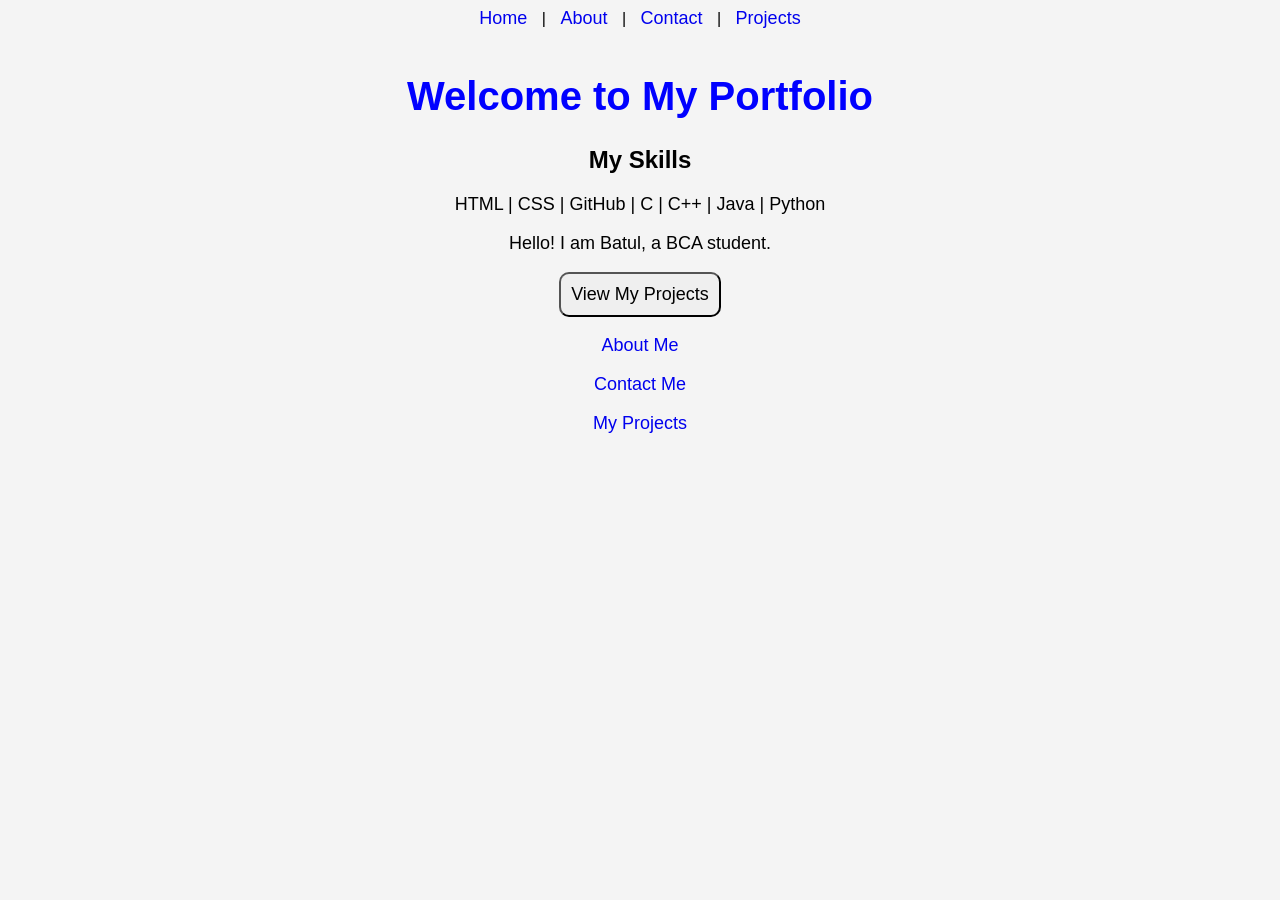
==== index.html @ aac444b2 "Add Skills Section" ====
<!DOCTYPE html>
<html>
<head>
    <title>Batul's Portfolio</title>
    <link rel="stylesheet" href="style.css">
</head>
<body>
    <a href="index.html">Home</a> |
<a href="about.html">About</a> |
<a href="contact.html">Contact</a> |
<a href="projects.html">Projects</a>

<br><br>
    <h1>Welcome to My Portfolio</h1>
    <h2>My Skills</h2>

<p>HTML | CSS | GitHub | C | C++ | Java | Python</p>
    <p>Hello! I am Batul, a BCA student.</p>
    <button>View My Projects</button>
    <br><br>
<a href="about.html">About Me</a>
    <br><br>
<a href="contact.html">Contact Me</a>
    <br><br>
<a href="projects.html">My Projects</a>
</body>
</html>
---- style.css ----
body{
    font-family: Arial;
    text-align: center;
}

h1{
    color: blue;
    font-size: 40px;
}

p{
    font-size: 18px;
}
button{
    font-size: 18px;
    padding: 10px;
    border-radius: 10px;
} 
a{
    text-decoration: none;
    margin: 10px;
    font-size: 18px;
}
body{
    font-family: Arial;
    text-align: center;
    background-color: #f4f4f4;
}
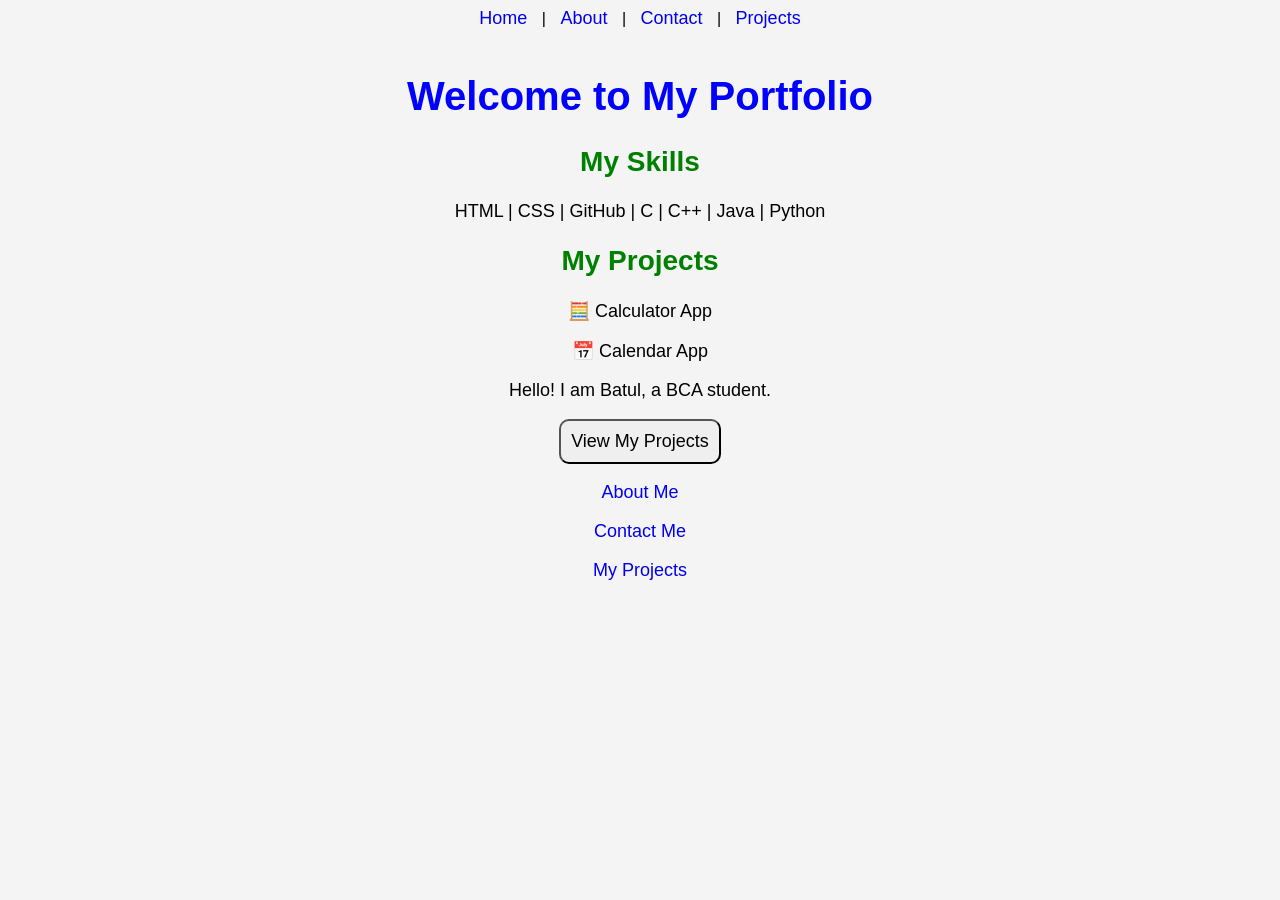
==== commit beba4ad7: "Add Projects Section" ====
--- a/index.html
+++ b/index.html
@@ -15,6 +15,10 @@
     <h2>My Skills</h2>
 
 <p>HTML | CSS | GitHub | C | C++ | Java | Python</p>
+    <h2>My Projects</h2>
+
+<p>🧮 Calculator App</p>
+<p>📅 Calendar App</p>
     <p>Hello! I am Batul, a BCA student.</p>
     <button>View My Projects</button>
     <br><br>
--- a/style.css
+++ b/style.css
@@ -26,3 +26,7 @@
     text-align: center;
     background-color: #f4f4f4;
 }
+h2{
+    color: green;
+    font-size: 28px;
+}
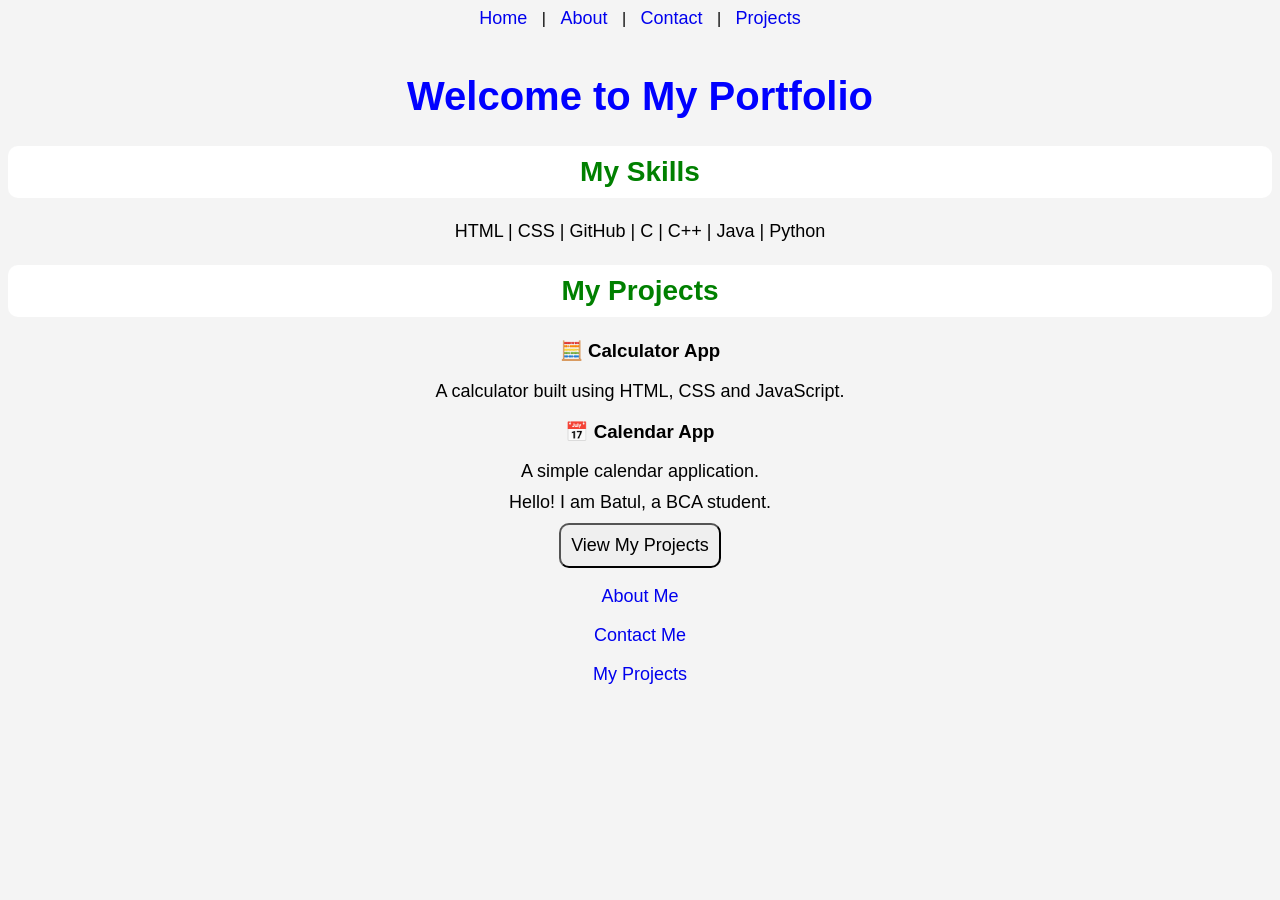
==== commit 146a5dd0: "Create Project Cards Added project descriptions for Calculator and Calendar apps." ====
--- a/index.html
+++ b/index.html
@@ -17,8 +17,15 @@
 <p>HTML | CSS | GitHub | C | C++ | Java | Python</p>
     <h2>My Projects</h2>
 
-<p>🧮 Calculator App</p>
-<p>📅 Calendar App</p>
+<div>
+    <h3>🧮 Calculator App</h3>
+    <p>A calculator built using HTML, CSS and JavaScript.</p>
+</div>
+
+<div>
+    <h3>📅 Calendar App</h3>
+    <p>A simple calendar application.</p>
+</div>
     <p>Hello! I am Batul, a BCA student.</p>
     <button>View My Projects</button>
     <br><br>
--- a/style.css
+++ b/style.css
@@ -30,3 +30,12 @@
     color: green;
     font-size: 28px;
 }
+p{
+    font-size: 18px;
+    margin: 10px;
+}
+h2{
+    background-color: white;
+    padding: 10px;
+    border-radius: 10px;
+}
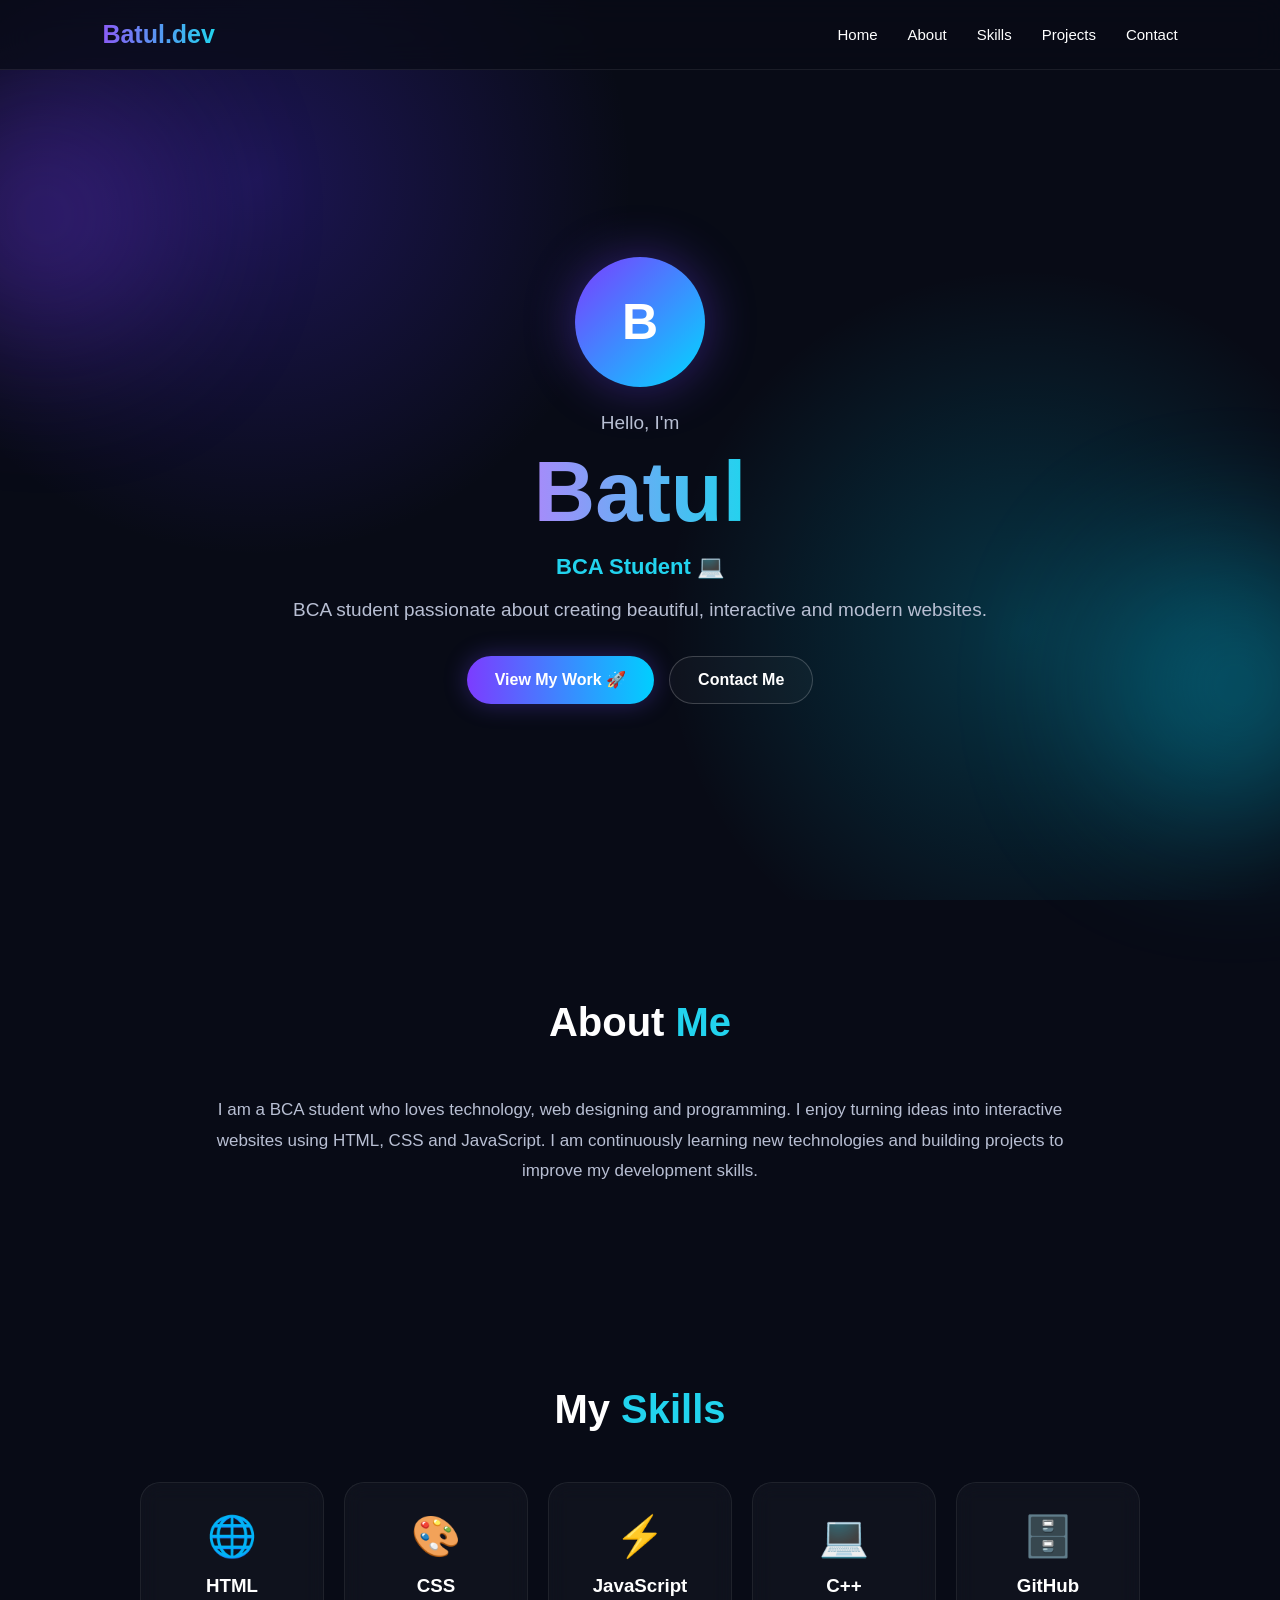
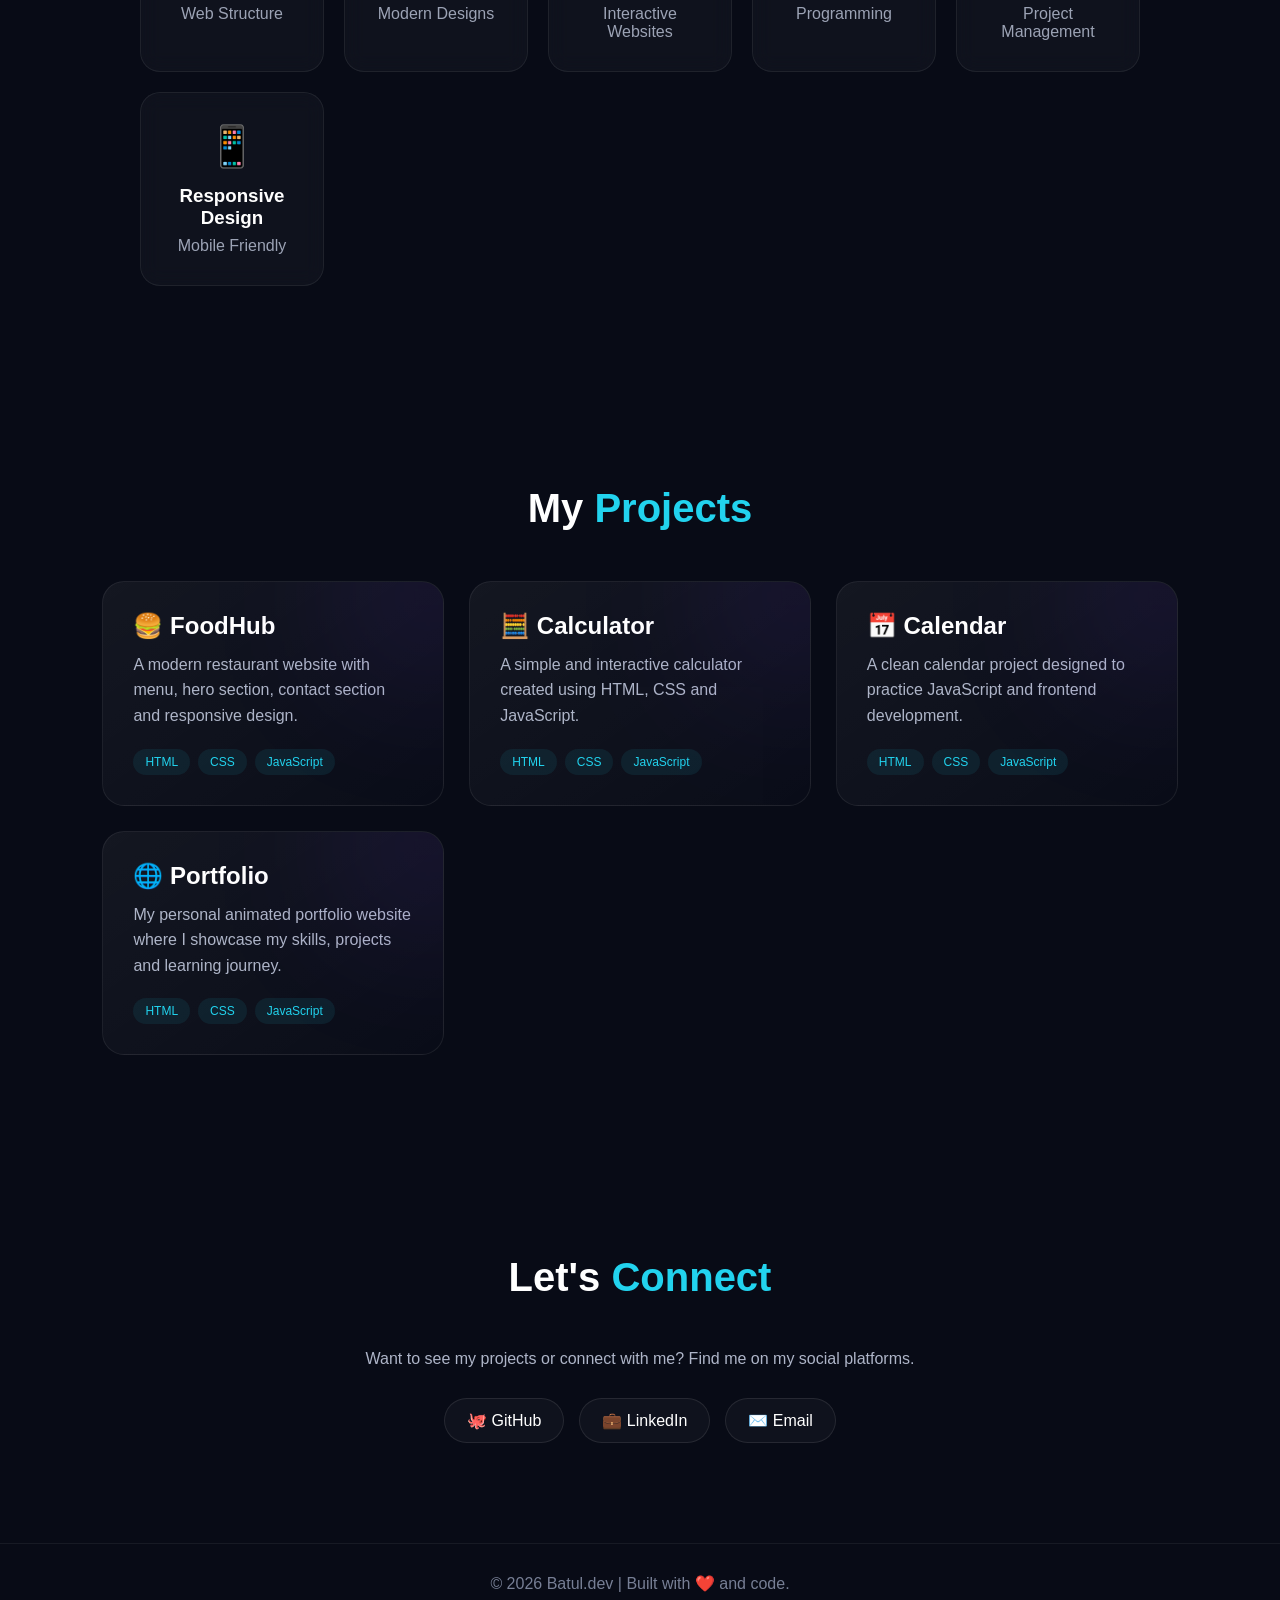
==== commit a5cd09da: "Revamp portfolio layout and styles Updated HTML structure and added styling for a portfolio website." ====
--- a/index.html
+++ b/index.html
@@ -1,38 +1,775 @@
 <!DOCTYPE html>
-<html>
+<html lang="en">
 <head>
-    <title>Batul's Portfolio</title>
-    <link rel="stylesheet" href="style.css">
+    <meta charset="UTF-8">
+    <meta name="viewport" content="width=device-width, initial-scale=1.0">
+
+    <title>Batul | BCA Student & Web Developer</title>
+
+    <style>
+        * {
+            margin: 0;
+            padding: 0;
+            box-sizing: border-box;
+            scroll-behavior: smooth;
+        }
+
+        body {
+            font-family: Arial, sans-serif;
+            background: #080b16;
+            color: white;
+            overflow-x: hidden;
+        }
+
+        /* BACKGROUND */
+        .background {
+            position: fixed;
+            inset: 0;
+            z-index: -2;
+            background:
+                radial-gradient(circle at 20% 20%, #5533ff44, transparent 30%),
+                radial-gradient(circle at 80% 70%, #00d9ff33, transparent 30%),
+                #080b16;
+        }
+
+        .blob {
+            position: fixed;
+            width: 250px;
+            height: 250px;
+            border-radius: 50%;
+            filter: blur(80px);
+            opacity: .35;
+            animation: move 10s infinite alternate ease-in-out;
+            z-index: -1;
+        }
+
+        .blob1 {
+            background: #7c3cff;
+            top: 10%;
+            left: -80px;
+        }
+
+        .blob2 {
+            background: #00d9ff;
+            bottom: 10%;
+            right: -80px;
+            animation-delay: 2s;
+        }
+
+        @keyframes move {
+            from {
+                transform: translate(0, 0);
+            }
+            to {
+                transform: translate(120px, 80px);
+            }
+        }
+
+        /* NAVBAR */
+        nav {
+            position: fixed;
+            top: 0;
+            width: 100%;
+            padding: 20px 8%;
+            display: flex;
+            justify-content: space-between;
+            align-items: center;
+            background: rgba(8, 11, 22, .75);
+            backdrop-filter: blur(15px);
+            z-index: 1000;
+            border-bottom: 1px solid rgba(255,255,255,.08);
+        }
+
+        .logo {
+            font-size: 25px;
+            font-weight: bold;
+            background: linear-gradient(90deg,#8b5cf6,#22d3ee);
+            -webkit-background-clip: text;
+            color: transparent;
+        }
+
+        nav ul {
+            display: flex;
+            gap: 30px;
+            list-style: none;
+        }
+
+        nav a {
+            color: white;
+            text-decoration: none;
+            font-size: 15px;
+            transition: .3s;
+        }
+
+        nav a:hover {
+            color: #22d3ee;
+        }
+
+        /* HERO */
+        .hero {
+            min-height: 100vh;
+            display: flex;
+            justify-content: center;
+            align-items: center;
+            text-align: center;
+            padding: 120px 20px 60px;
+        }
+
+        .hero-content {
+            max-width: 850px;
+        }
+
+        .profile {
+            width: 130px;
+            height: 130px;
+            border-radius: 50%;
+            margin: auto auto 25px;
+            display: flex;
+            align-items: center;
+            justify-content: center;
+            font-size: 50px;
+            font-weight: bold;
+            background: linear-gradient(135deg,#7c3cff,#00d9ff);
+            box-shadow: 0 0 50px #7040ff66;
+            animation: float 3s infinite ease-in-out;
+        }
+
+        @keyframes float {
+            50% {
+                transform: translateY(-15px);
+            }
+        }
+
+        .hero h1 {
+            font-size: clamp(45px, 8vw, 85px);
+            line-height: 1;
+            margin-bottom: 20px;
+        }
+
+        .gradient {
+            background: linear-gradient(90deg,#a78bfa,#22d3ee,#a78bfa);
+            background-size: 200%;
+            -webkit-background-clip: text;
+            color: transparent;
+            animation: gradient 4s infinite linear;
+        }
+
+        @keyframes gradient {
+            to {
+                background-position: 200%;
+            }
+        }
+
+        .hero p {
+            color: #b8bfd3;
+            font-size: 19px;
+            margin: 15px auto;
+        }
+
+        .typing {
+            color: #22d3ee;
+            font-weight: bold;
+            font-size: 22px;
+            min-height: 30px;
+        }
+
+        .buttons {
+            margin-top: 35px;
+            display: flex;
+            justify-content: center;
+            gap: 15px;
+            flex-wrap: wrap;
+        }
+
+        .btn {
+            padding: 14px 28px;
+            border-radius: 30px;
+            text-decoration: none;
+            font-weight: bold;
+            transition: .3s;
+        }
+
+        .primary {
+            background: linear-gradient(90deg,#7c3cff,#00cfff);
+            color: white;
+            box-shadow: 0 0 25px #6c4cff55;
+        }
+
+        .secondary {
+            border: 1px solid #ffffff33;
+            color: white;
+            background: #ffffff08;
+        }
+
+        .btn:hover {
+            transform: translateY(-5px);
+        }
+
+        /* SECTIONS */
+        section {
+            padding: 100px 8%;
+        }
+
+        .section-title {
+            text-align: center;
+            font-size: 40px;
+            margin-bottom: 50px;
+        }
+
+        .section-title span {
+            color: #22d3ee;
+        }
+
+        /* ABOUT */
+        .about {
+            max-width: 900px;
+            margin: auto;
+            text-align: center;
+        }
+
+        .about p {
+            color: #b8bfd3;
+            line-height: 1.8;
+            font-size: 17px;
+        }
+
+        /* SKILLS */
+        .skills {
+            display: grid;
+            grid-template-columns: repeat(auto-fit,minmax(180px,1fr));
+            gap: 20px;
+            max-width: 1000px;
+            margin: auto;
+        }
+
+        .skill {
+            padding: 30px 20px;
+            text-align: center;
+            border: 1px solid #ffffff12;
+            border-radius: 20px;
+            background: #ffffff08;
+            backdrop-filter: blur(10px);
+            transition: .4s;
+        }
+
+        .skill:hover {
+            transform: translateY(-10px) scale(1.03);
+            border-color: #22d3ee66;
+            box-shadow: 0 15px 40px #0005;
+        }
+
+        .skill-icon {
+            font-size: 40px;
+            margin-bottom: 15px;
+        }
+
+        .skill h3 {
+            margin-bottom: 8px;
+        }
+
+        .skill p {
+            color: #9ca3b5;
+        }
+
+        /* PROJECTS */
+        .projects {
+            display: grid;
+            grid-template-columns: repeat(auto-fit,minmax(270px,1fr));
+            gap: 25px;
+            max-width: 1100px;
+            margin: auto;
+        }
+
+        .project {
+            position: relative;
+            padding: 30px;
+            border-radius: 22px;
+            background: linear-gradient(145deg,#ffffff0d,#ffffff03);
+            border: 1px solid #ffffff12;
+            overflow: hidden;
+            transition: .4s;
+        }
+
+        .project::before {
+            content: "";
+            position: absolute;
+            width: 150px;
+            height: 150px;
+            background: #7c3cff;
+            filter: blur(80px);
+            opacity: .15;
+            right: -60px;
+            top: -60px;
+        }
+
+        .project:hover {
+            transform: translateY(-12px);
+            border-color: #8b5cf666;
+        }
+
+        .project h3 {
+            font-size: 24px;
+            margin-bottom: 12px;
+        }
+
+        .project p {
+            color: #aeb5c8;
+            line-height: 1.6;
+            margin-bottom: 20px;
+        }
+
+        .tags {
+            display: flex;
+            flex-wrap: wrap;
+            gap: 8px;
+        }
+
+        .tag {
+            background: #22d3ee15;
+            color: #22d3ee;
+            padding: 6px 12px;
+            border-radius: 20px;
+            font-size: 12px;
+        }
+
+        /* CONTACT */
+        .contact {
+            text-align: center;
+            max-width: 700px;
+            margin: auto;
+        }
+
+        .contact p {
+            color: #aeb5c8;
+            margin-bottom: 30px;
+        }
+
+        .socials {
+            display: flex;
+            justify-content: center;
+            gap: 15px;
+            flex-wrap: wrap;
+        }
+
+        .social {
+            padding: 12px 22px;
+            border: 1px solid #ffffff18;
+            border-radius: 25px;
+            color: white;
+            text-decoration: none;
+            background: #ffffff08;
+            transition: .3s;
+        }
+
+        .social:hover {
+            background: #22d3ee22;
+            transform: translateY(-4px);
+        }
+
+        /* FOOTER */
+        footer {
+            text-align: center;
+            padding: 30px;
+            border-top: 1px solid #ffffff10;
+            color: #777f95;
+        }
+
+        /* SCROLL ANIMATION */
+        .reveal {
+            opacity: 0;
+            transform: translateY(50px);
+            transition: 1s;
+        }
+
+        .reveal.active {
+            opacity: 1;
+            transform: translateY(0);
+        }
+
+        /* MOBILE */
+        @media(max-width:700px) {
+
+            nav {
+                padding: 18px 5%;
+            }
+
+            nav ul {
+                gap: 12px;
+            }
+
+            nav a {
+                font-size: 12px;
+            }
+
+            .hero h1 {
+                font-size: 50px;
+            }
+
+            section {
+                padding: 80px 5%;
+            }
+
+            .section-title {
+                font-size: 32px;
+            }
+        }
+    </style>
 </head>
+
 <body>
-    <a href="index.html">Home</a> |
-<a href="about.html">About</a> |
-<a href="contact.html">Contact</a> |
-<a href="projects.html">Projects</a>
-
-<br><br>
-    <h1>Welcome to My Portfolio</h1>
-    <h2>My Skills</h2>
-
-<p>HTML | CSS | GitHub | C | C++ | Java | Python</p>
-    <h2>My Projects</h2>
-
-<div>
-    <h3>🧮 Calculator App</h3>
-    <p>A calculator built using HTML, CSS and JavaScript.</p>
-</div>
-
-<div>
-    <h3>📅 Calendar App</h3>
-    <p>A simple calendar application.</p>
-</div>
-    <p>Hello! I am Batul, a BCA student.</p>
-    <button>View My Projects</button>
-    <br><br>
-<a href="about.html">About Me</a>
-    <br><br>
-<a href="contact.html">Contact Me</a>
-    <br><br>
-<a href="projects.html">My Projects</a>
+
+<div class="background"></div>
+<div class="blob blob1"></div>
+<div class="blob blob2"></div>
+
+<!-- NAVBAR -->
+<nav>
+    <div class="logo">Batul.dev</div>
+
+    <ul>
+        <li><a href="#home">Home</a></li>
+        <li><a href="#about">About</a></li>
+        <li><a href="#skills">Skills</a></li>
+        <li><a href="#projects">Projects</a></li>
+        <li><a href="#contact">Contact</a></li>
+    </ul>
+</nav>
+
+
+<!-- HERO -->
+<section class="hero" id="home">
+
+    <div class="hero-content">
+
+        <div class="profile">B</div>
+
+        <p>Hello, I'm</p>
+
+        <h1>
+            <span class="gradient">Batul</span>
+        </h1>
+
+        <div class="typing"></div>
+
+        <p>
+            BCA student passionate about creating beautiful,
+            interactive and modern websites.
+        </p>
+
+        <div class="buttons">
+            <a href="#projects" class="btn primary">
+                View My Work 🚀
+            </a>
+
+            <a href="#contact" class="btn secondary">
+                Contact Me
+            </a>
+        </div>
+
+    </div>
+
+</section>
+
+
+<!-- ABOUT -->
+<section id="about" class="reveal">
+
+    <h2 class="section-title">
+        About <span>Me</span>
+    </h2>
+
+    <div class="about">
+
+        <p>
+            I am a BCA student who loves technology, web designing
+            and programming. I enjoy turning ideas into interactive
+            websites using HTML, CSS and JavaScript. I am continuously
+            learning new technologies and building projects to improve
+            my development skills.
+        </p>
+
+    </div>
+
+</section>
+
+
+<!-- SKILLS -->
+<section id="skills" class="reveal">
+
+    <h2 class="section-title">
+        My <span>Skills</span>
+    </h2>
+
+    <div class="skills">
+
+        <div class="skill">
+            <div class="skill-icon">🌐</div>
+            <h3>HTML</h3>
+            <p>Web Structure</p>
+        </div>
+
+        <div class="skill">
+            <div class="skill-icon">🎨</div>
+            <h3>CSS</h3>
+            <p>Modern Designs</p>
+        </div>
+
+        <div class="skill">
+            <div class="skill-icon">⚡</div>
+            <h3>JavaScript</h3>
+            <p>Interactive Websites</p>
+        </div>
+
+        <div class="skill">
+            <div class="skill-icon">💻</div>
+            <h3>C++</h3>
+            <p>Programming</p>
+        </div>
+
+        <div class="skill">
+            <div class="skill-icon">🗄️</div>
+            <h3>GitHub</h3>
+            <p>Project Management</p>
+        </div>
+
+        <div class="skill">
+            <div class="skill-icon">📱</div>
+            <h3>Responsive Design</h3>
+            <p>Mobile Friendly</p>
+        </div>
+
+    </div>
+
+</section>
+
+
+<!-- PROJECTS -->
+<section id="projects" class="reveal">
+
+    <h2 class="section-title">
+        My <span>Projects</span>
+    </h2>
+
+    <div class="projects">
+
+        <div class="project">
+
+            <h3>🍔 FoodHub</h3>
+
+            <p>
+                A modern restaurant website with menu,
+                hero section, contact section and responsive design.
+            </p>
+
+            <div class="tags">
+                <span class="tag">HTML</span>
+                <span class="tag">CSS</span>
+                <span class="tag">JavaScript</span>
+            </div>
+
+        </div>
+
+
+        <div class="project">
+
+            <h3>🧮 Calculator</h3>
+
+            <p>
+                A simple and interactive calculator created
+                using HTML, CSS and JavaScript.
+            </p>
+
+            <div class="tags">
+                <span class="tag">HTML</span>
+                <span class="tag">CSS</span>
+                <span class="tag">JavaScript</span>
+            </div>
+
+        </div>
+
+
+        <div class="project">
+
+            <h3>📅 Calendar</h3>
+
+            <p>
+                A clean calendar project designed to practice
+                JavaScript and frontend development.
+            </p>
+
+            <div class="tags">
+                <span class="tag">HTML</span>
+                <span class="tag">CSS</span>
+                <span class="tag">JavaScript</span>
+            </div>
+
+        </div>
+
+
+        <div class="project">
+
+            <h3>🌐 Portfolio</h3>
+
+            <p>
+                My personal animated portfolio website where
+                I showcase my skills, projects and learning journey.
+            </p>
+
+            <div class="tags">
+                <span class="tag">HTML</span>
+                <span class="tag">CSS</span>
+                <span class="tag">JavaScript</span>
+            </div>
+
+        </div>
+
+    </div>
+
+</section>
+
+
+<!-- CONTACT -->
+<section id="contact" class="reveal">
+
+    <h2 class="section-title">
+        Let's <span>Connect</span>
+    </h2>
+
+    <div class="contact">
+
+        <p>
+            Want to see my projects or connect with me?
+            Find me on my social platforms.
+        </p>
+
+        <div class="socials">
+
+            <a class="social"
+               href="https://github.com/"
+               target="_blank">
+                🐙 GitHub
+            </a>
+
+            <a class="social"
+               href="#"
+               target="_blank">
+                💼 LinkedIn
+            </a>
+
+            <a class="social"
+               href="mailto:your@email.com">
+                ✉️ Email
+            </a>
+
+        </div>
+
+    </div>
+
+</section>
+
+
+<!-- FOOTER -->
+<footer>
+
+    © 2026 Batul.dev | Built with ❤️ and code.
+
+</footer>
+
+
+<script>
+
+    /* TYPING ANIMATION */
+
+    const typing = document.querySelector(".typing");
+
+    const words = [
+        "BCA Student 💻",
+        "Web Developer 🌐",
+        "Creative Designer 🎨",
+        "Future Software Developer 🚀"
+    ];
+
+    let wordIndex = 0;
+    let charIndex = 0;
+    let deleting = false;
+
+    function typeEffect() {
+
+        const current = words[wordIndex];
+
+        if (!deleting) {
+
+            typing.textContent =
+                current.substring(0, charIndex + 1);
+
+            charIndex++;
+
+            if (charIndex === current.length) {
+
+                deleting = true;
+
+                setTimeout(typeEffect, 1500);
+                return;
+            }
+
+        } else {
+
+            typing.textContent =
+                current.substring(0, charIndex - 1);
+
+            charIndex--;
+
+            if (charIndex === 0) {
+
+                deleting = false;
+
+                wordIndex++;
+
+                if (wordIndex === words.length) {
+                    wordIndex = 0;
+                }
+
+            }
+
+        }
+
+        setTimeout(typeEffect, deleting ? 50 : 100);
+    }
+
+    typeEffect();
+
+
+    /* SCROLL REVEAL */
+
+    function revealOnScroll() {
+
+        const reveals =
+            document.querySelectorAll(".reveal");
+
+        reveals.forEach(element => {
+
+            const windowHeight =
+                window.innerHeight;
+
+            const elementTop =
+                element.getBoundingClientRect().top;
+
+            if (elementTop < windowHeight - 100) {
+                element.classList.add("active");
+            }
+
+        });
+
+    }
+
+    window.addEventListener(
+        "scroll",
+        revealOnScroll
+    );
+
+    revealOnScroll();
+
+</script>
+
 </body>
-</html>
+                                          </html>
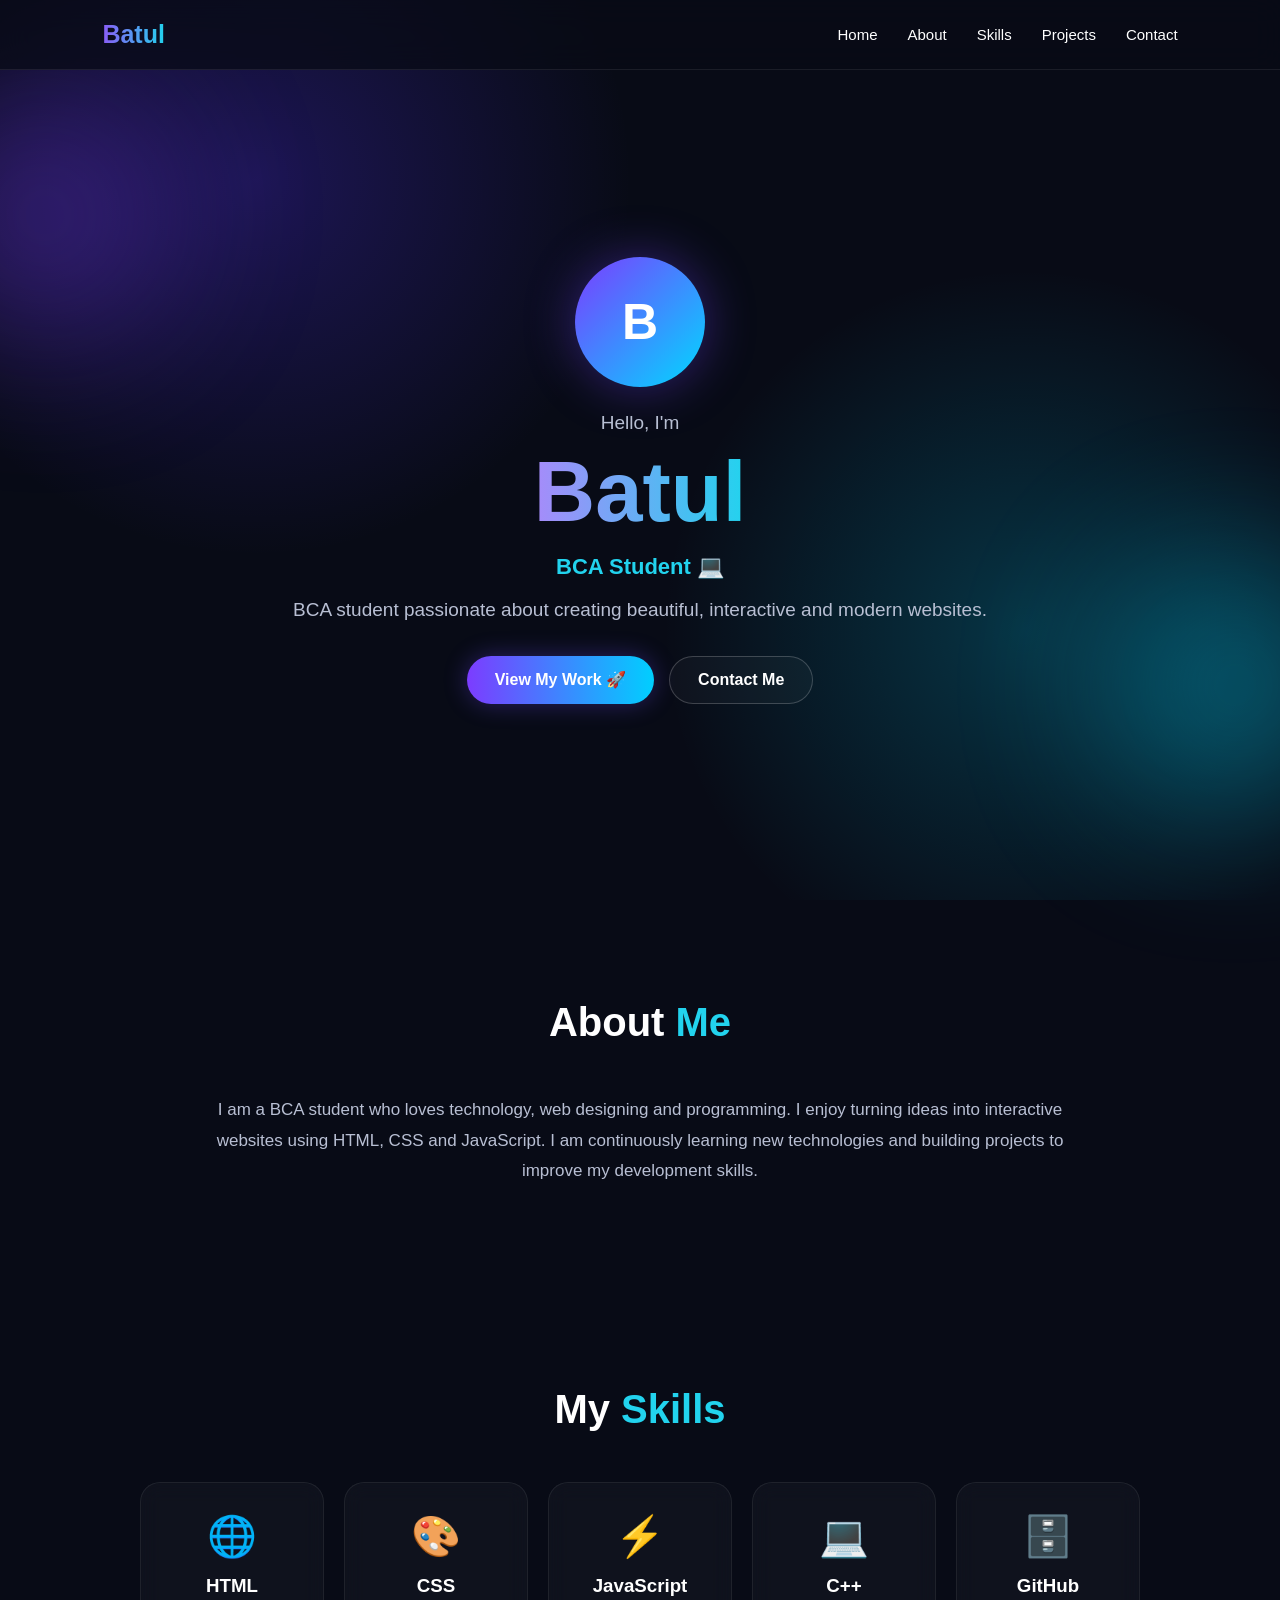
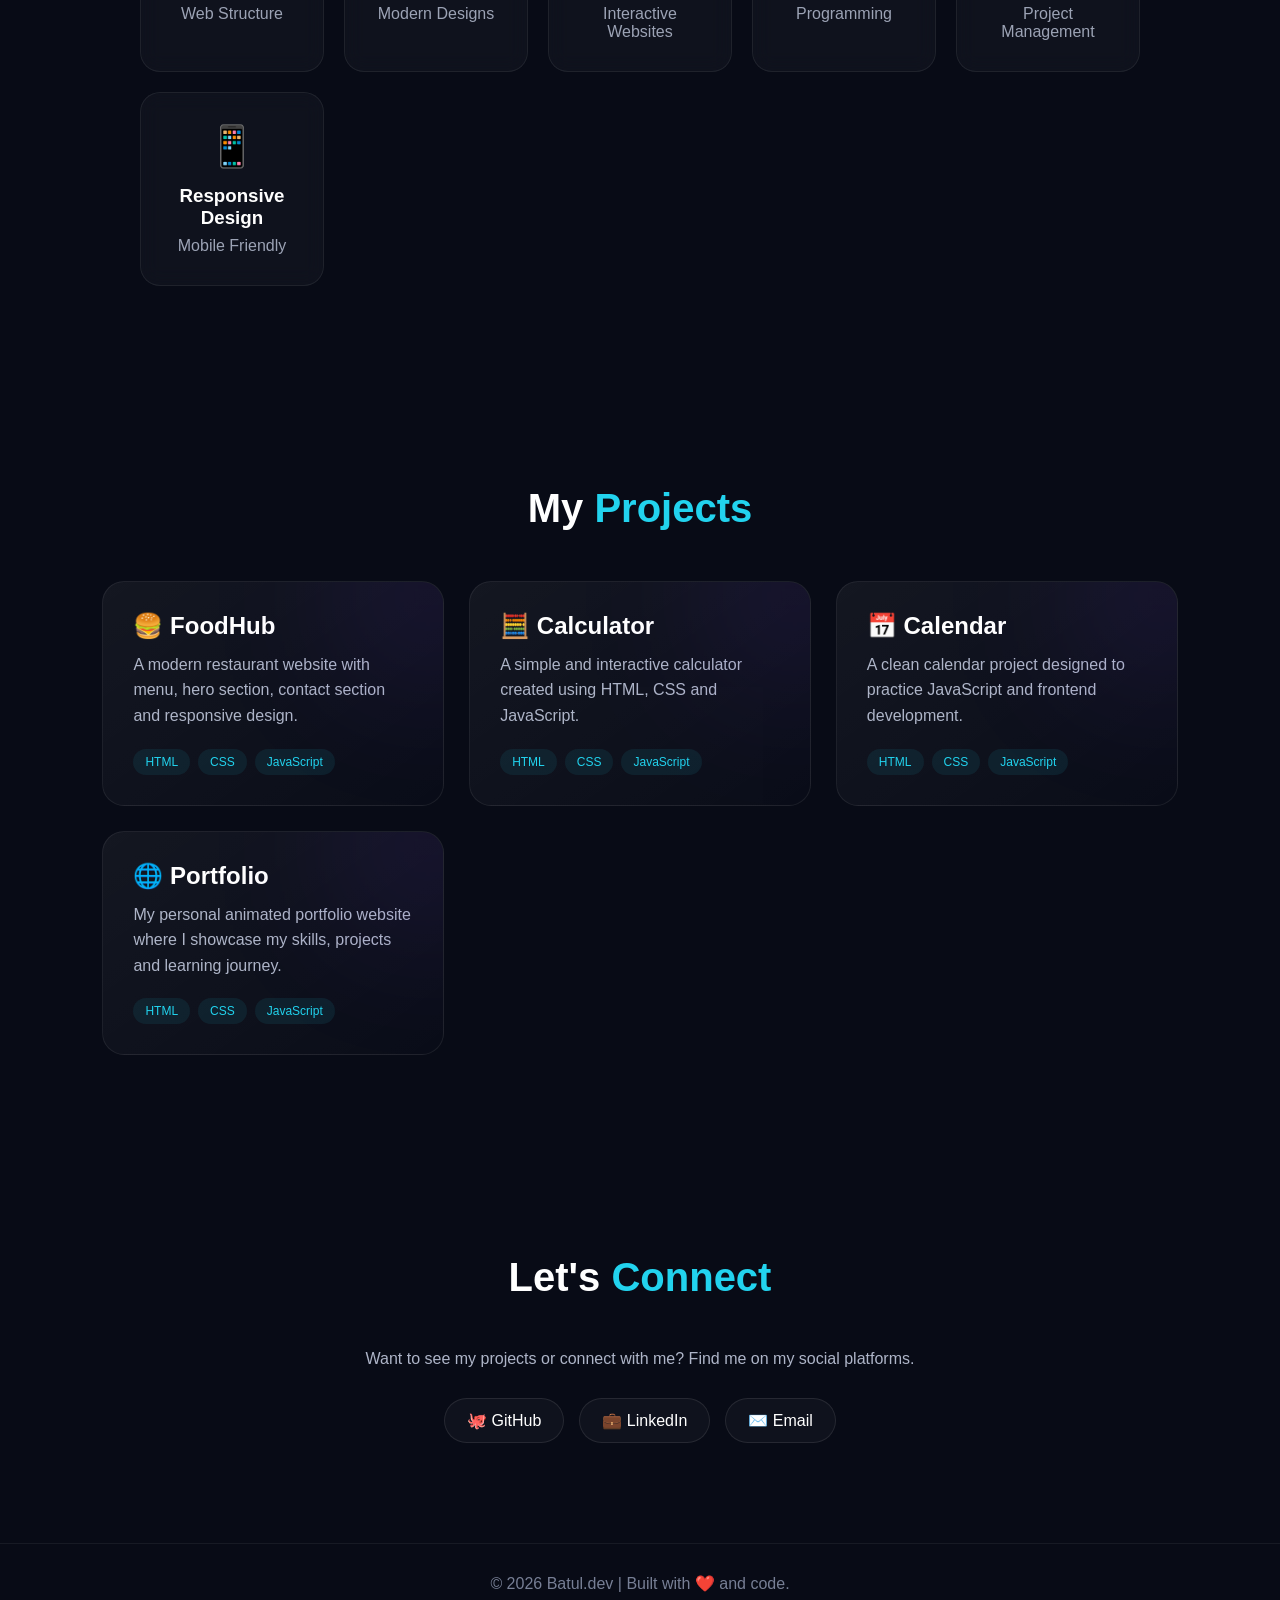
==== commit 269b793a: "Update logo text from 'Batul.dev' to 'Batul'" ====
--- a/index.html
+++ b/index.html
@@ -424,7 +424,7 @@
 
 <!-- NAVBAR -->
 <nav>
-    <div class="logo">Batul.dev</div>
+    <div class="logo">Batul</div>
 
     <ul>
         <li><a href="#home">Home</a></li>
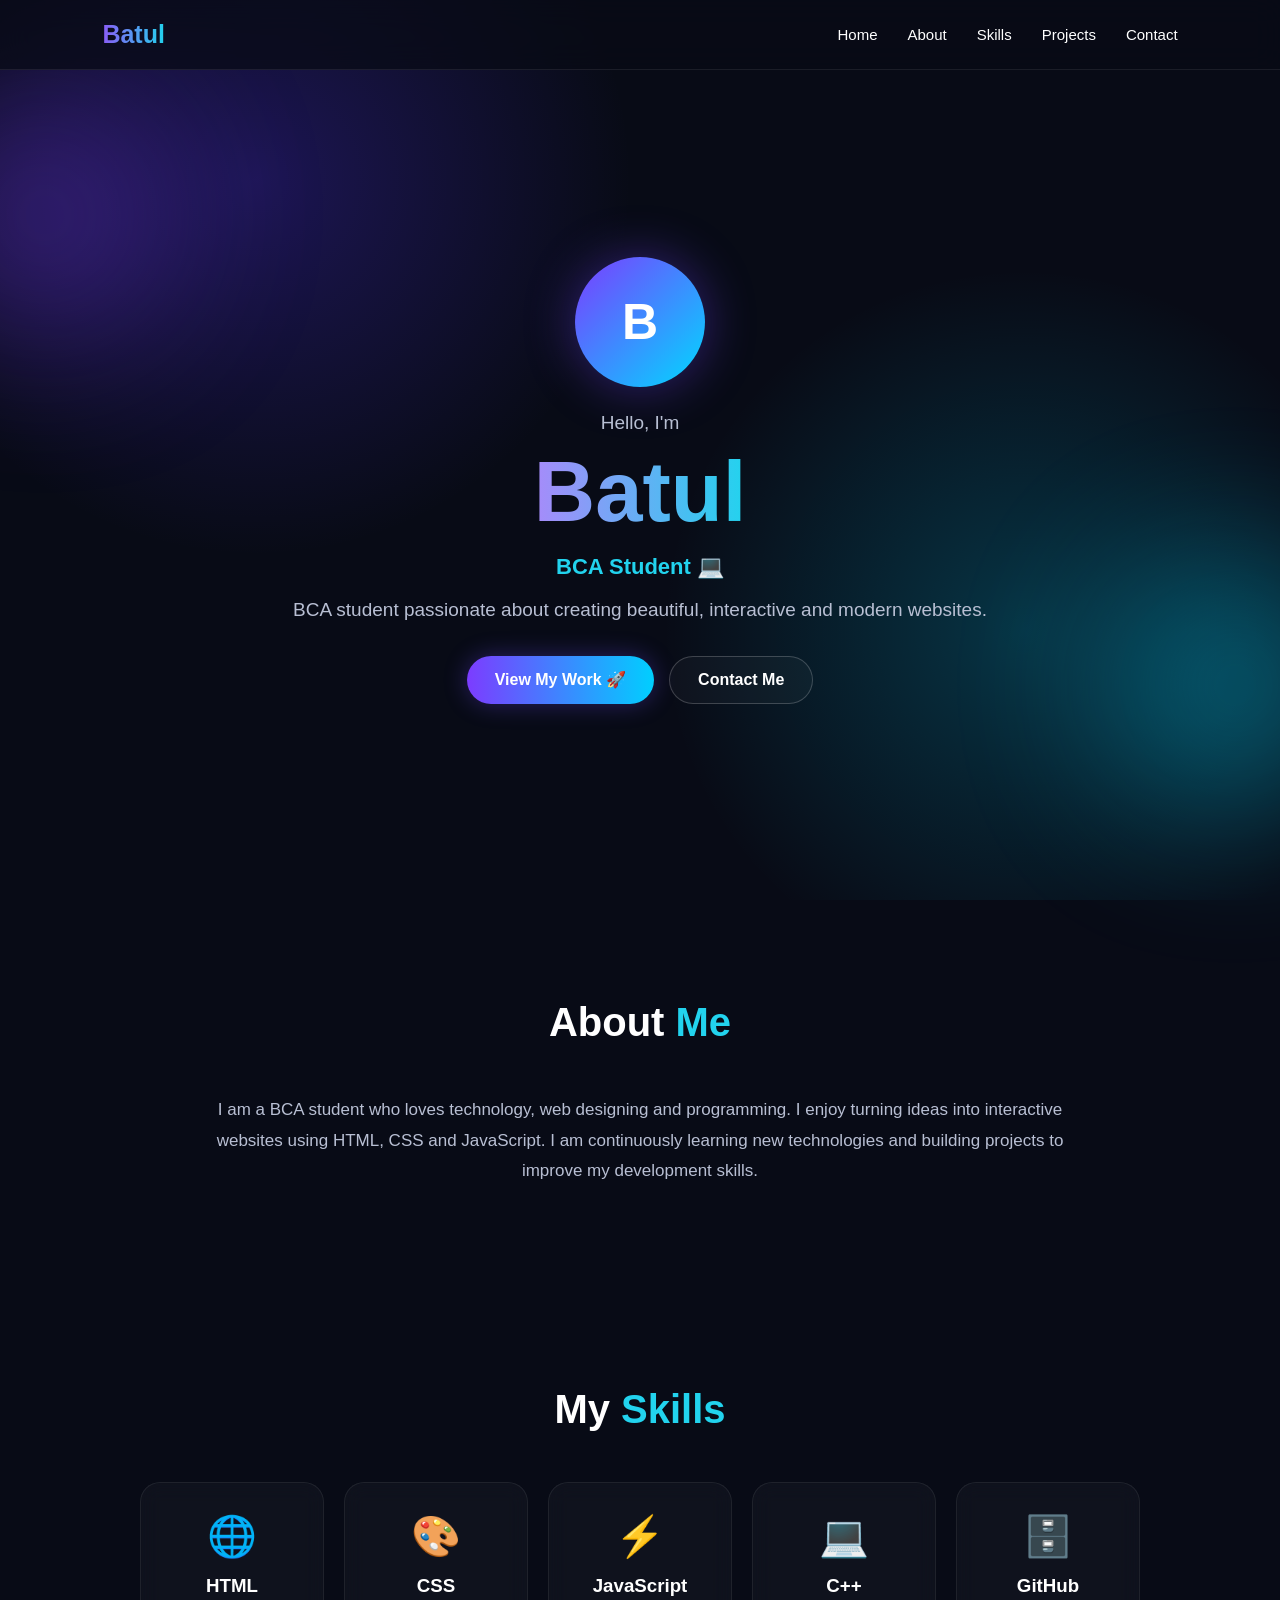
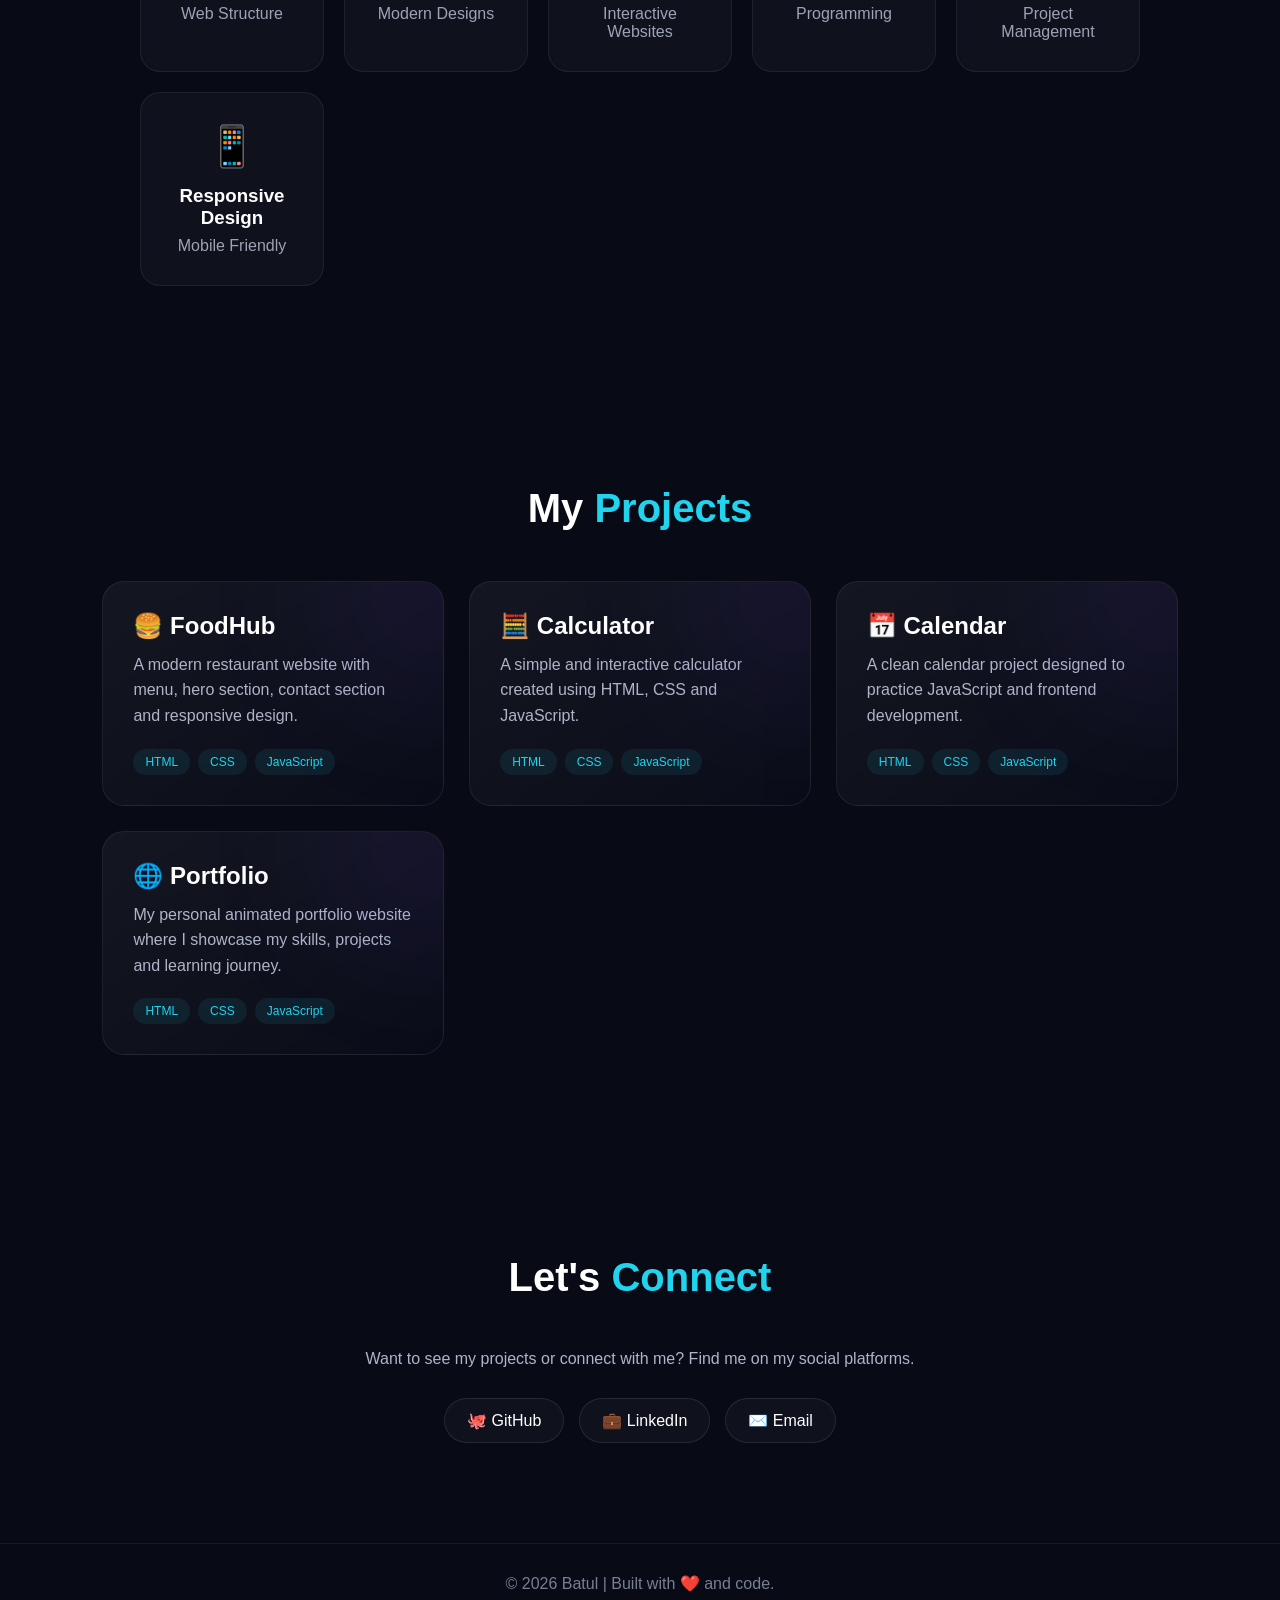
==== commit c1464eda: "Update footer copyright text" ====
--- a/index.html
+++ b/index.html
@@ -671,7 +671,7 @@
 <!-- FOOTER -->
 <footer>
 
-    © 2026 Batul.dev | Built with ❤️ and code.
+    © 2026 Batul | Built with ❤️ and code.
 
 </footer>
 
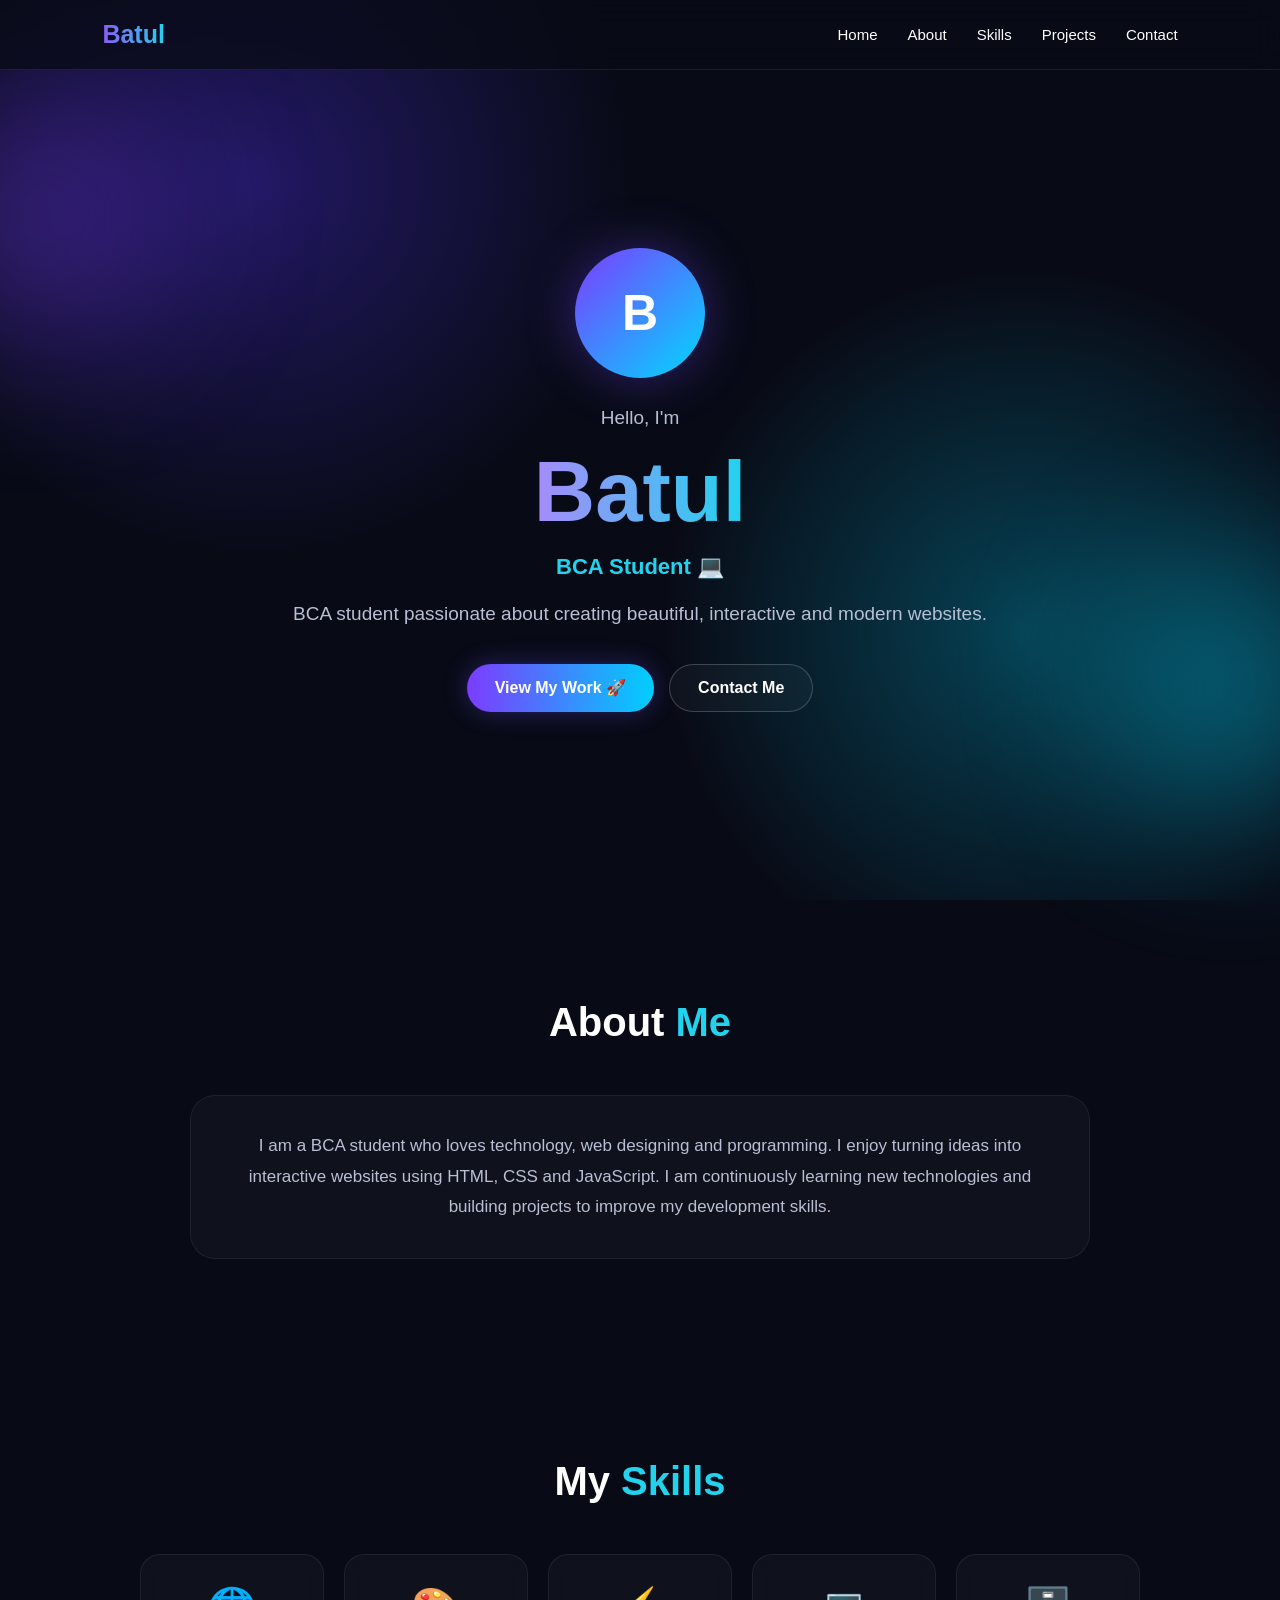
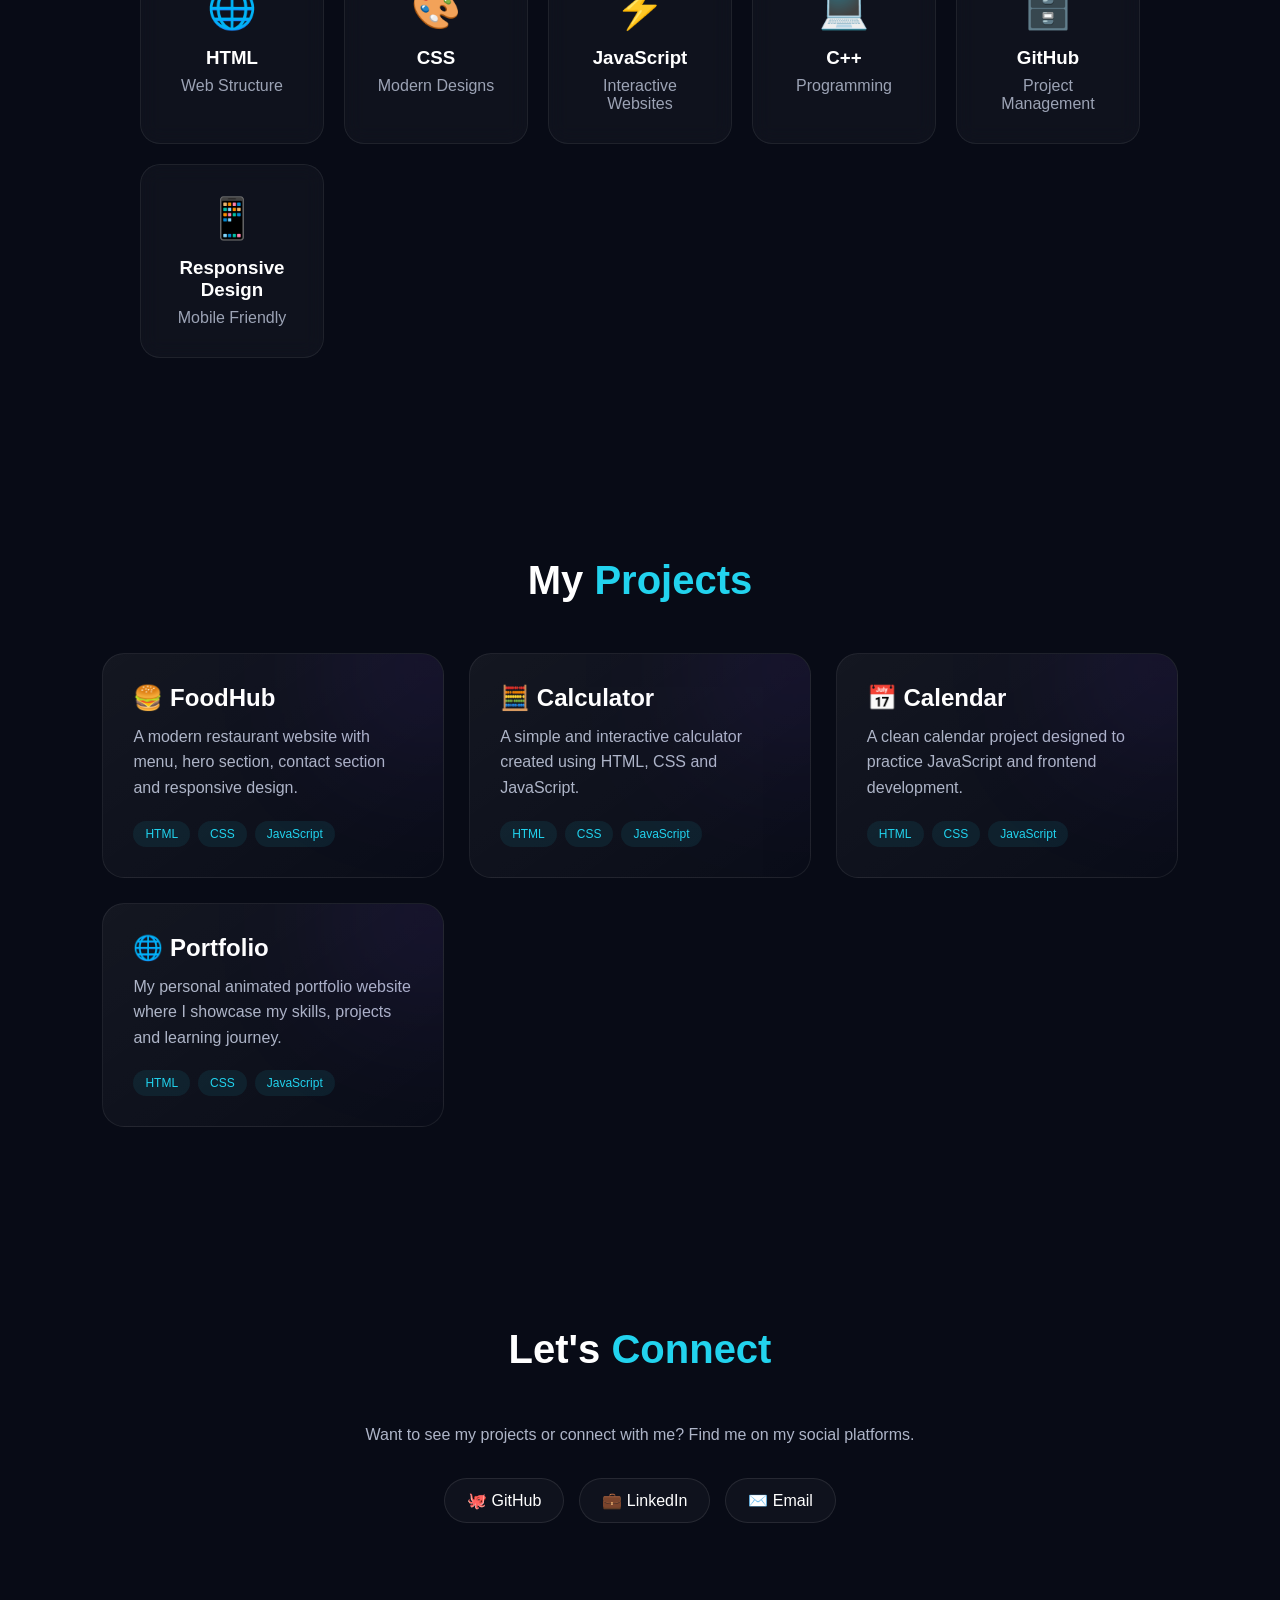
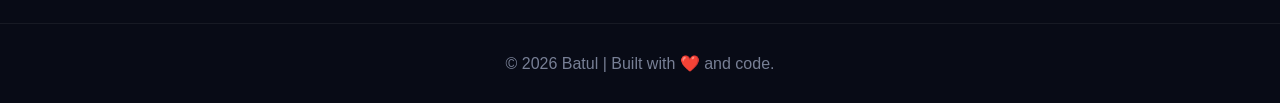
==== commit 18548e1e: "Update index.html" ====
--- a/index.html
+++ b/index.html
@@ -7,6 +7,11 @@
     <title>Batul | BCA Student & Web Developer</title>
 
     <style>
+
+        /* =========================
+           BASIC
+        ========================= */
+
         * {
             margin: 0;
             padding: 0;
@@ -21,14 +26,27 @@
             overflow-x: hidden;
         }
 
-        /* BACKGROUND */
+
+        /* =========================
+           ANIMATED BACKGROUND
+        ========================= */
+
         .background {
             position: fixed;
             inset: 0;
-            z-index: -2;
+            z-index: -3;
+
             background:
-                radial-gradient(circle at 20% 20%, #5533ff44, transparent 30%),
-                radial-gradient(circle at 80% 70%, #00d9ff33, transparent 30%),
+                radial-gradient(
+                    circle at 20% 20%,
+                    #5533ff55,
+                    transparent 30%
+                ),
+                radial-gradient(
+                    circle at 80% 70%,
+                    #00d9ff44,
+                    transparent 30%
+                ),
                 #080b16;
         }
 
@@ -39,8 +57,9 @@
             border-radius: 50%;
             filter: blur(80px);
             opacity: .35;
+            z-index: -2;
+
             animation: move 10s infinite alternate ease-in-out;
-            z-index: -1;
         }
 
         .blob1 {
@@ -57,33 +76,54 @@
         }
 
         @keyframes move {
+
             from {
                 transform: translate(0, 0);
             }
+
             to {
                 transform: translate(120px, 80px);
             }
         }
 
-        /* NAVBAR */
+
+        /* =========================
+           NAVBAR
+        ========================= */
+
         nav {
             position: fixed;
             top: 0;
+            left: 0;
+
             width: 100%;
+
             padding: 20px 8%;
+
             display: flex;
             justify-content: space-between;
             align-items: center;
+
             background: rgba(8, 11, 22, .75);
+
             backdrop-filter: blur(15px);
+
             z-index: 1000;
+
             border-bottom: 1px solid rgba(255,255,255,.08);
         }
 
         .logo {
             font-size: 25px;
             font-weight: bold;
-            background: linear-gradient(90deg,#8b5cf6,#22d3ee);
+
+            background:
+                linear-gradient(
+                    90deg,
+                    #8b5cf6,
+                    #22d3ee
+                );
+
             -webkit-background-clip: text;
             color: transparent;
         }
@@ -105,13 +145,35 @@
             color: #22d3ee;
         }
 
-        /* HERO */
+        /* HAMBURGER */
+
+        .menu-btn {
+            display: none;
+
+            background: transparent;
+            border: none;
+
+            color: white;
+
+            font-size: 28px;
+
+            cursor: pointer;
+        }
+
+
+        /* =========================
+           HERO
+        ========================= */
+
         .hero {
             min-height: 100vh;
+
             display: flex;
             justify-content: center;
             align-items: center;
+
             text-align: center;
+
             padding: 120px 20px 60px;
         }
 
@@ -122,19 +184,34 @@
         .profile {
             width: 130px;
             height: 130px;
+
             border-radius: 50%;
+
             margin: auto auto 25px;
+
             display: flex;
             align-items: center;
             justify-content: center;
+
             font-size: 50px;
             font-weight: bold;
-            background: linear-gradient(135deg,#7c3cff,#00d9ff);
-            box-shadow: 0 0 50px #7040ff66;
-            animation: float 3s infinite ease-in-out;
+
+            background:
+                linear-gradient(
+                    135deg,
+                    #7c3cff,
+                    #00d9ff
+                );
+
+            box-shadow:
+                0 0 50px #7040ff66;
+
+            animation:
+                float 3s infinite ease-in-out;
         }
 
         @keyframes float {
+
             50% {
                 transform: translateY(-15px);
             }
@@ -143,18 +220,31 @@
         .hero h1 {
             font-size: clamp(45px, 8vw, 85px);
             line-height: 1;
+
             margin-bottom: 20px;
         }
 
         .gradient {
-            background: linear-gradient(90deg,#a78bfa,#22d3ee,#a78bfa);
+            background:
+                linear-gradient(
+                    90deg,
+                    #a78bfa,
+                    #22d3ee,
+                    #a78bfa
+                );
+
             background-size: 200%;
+
             -webkit-background-clip: text;
+
             color: transparent;
-            animation: gradient 4s infinite linear;
+
+            animation:
+                gradient 4s infinite linear;
         }
 
         @keyframes gradient {
+
             to {
                 background-position: 200%;
             }
@@ -162,57 +252,94 @@
 
         .hero p {
             color: #b8bfd3;
+
             font-size: 19px;
+
             margin: 15px auto;
+
+            line-height: 1.6;
         }
 
         .typing {
             color: #22d3ee;
+
             font-weight: bold;
+
             font-size: 22px;
+
             min-height: 30px;
         }
+
+
+        /* =========================
+           BUTTONS
+        ========================= */
 
         .buttons {
             margin-top: 35px;
+
             display: flex;
+
             justify-content: center;
+
             gap: 15px;
+
             flex-wrap: wrap;
         }
 
         .btn {
             padding: 14px 28px;
+
             border-radius: 30px;
+
             text-decoration: none;
+
             font-weight: bold;
+
             transition: .3s;
         }
 
         .primary {
-            background: linear-gradient(90deg,#7c3cff,#00cfff);
+            background:
+                linear-gradient(
+                    90deg,
+                    #7c3cff,
+                    #00cfff
+                );
+
             color: white;
-            box-shadow: 0 0 25px #6c4cff55;
+
+            box-shadow:
+                0 0 25px #6c4cff55;
         }
 
         .secondary {
-            border: 1px solid #ffffff33;
+            border:
+                1px solid #ffffff33;
+
             color: white;
+
             background: #ffffff08;
         }
 
         .btn:hover {
-            transform: translateY(-5px);
-        }
-
-        /* SECTIONS */
+            transform: translateY(-5px) scale(1.03);
+        }
+
+
+        /* =========================
+           SECTIONS
+        ========================= */
+
         section {
             padding: 100px 8%;
         }
 
         .section-title {
             text-align: center;
+
             font-size: 40px;
+
             margin-bottom: 50px;
         }
 
@@ -220,46 +347,101 @@
             color: #22d3ee;
         }
 
-        /* ABOUT */
+
+        /* =========================
+           ABOUT
+        ========================= */
+
         .about {
             max-width: 900px;
+
             margin: auto;
+
             text-align: center;
+
+            padding: 35px;
+
+            border-radius: 25px;
+
+            background: #ffffff08;
+
+            border: 1px solid #ffffff12;
+
+            backdrop-filter: blur(10px);
+
+            transition: .4s;
+        }
+
+        .about:hover {
+            transform: translateY(-8px);
+
+            border-color: #22d3ee55;
+
+            box-shadow:
+                0 20px 50px #0005;
         }
 
         .about p {
             color: #b8bfd3;
+
             line-height: 1.8;
+
             font-size: 17px;
         }
 
-        /* SKILLS */
+
+        /* =========================
+           SKILLS
+        ========================= */
+
         .skills {
             display: grid;
-            grid-template-columns: repeat(auto-fit,minmax(180px,1fr));
+
+            grid-template-columns:
+                repeat(
+                    auto-fit,
+                    minmax(180px, 1fr)
+                );
+
             gap: 20px;
+
             max-width: 1000px;
+
             margin: auto;
         }
 
         .skill {
             padding: 30px 20px;
+
             text-align: center;
-            border: 1px solid #ffffff12;
+
+            border:
+                1px solid #ffffff12;
+
             border-radius: 20px;
+
             background: #ffffff08;
+
             backdrop-filter: blur(10px);
+
             transition: .4s;
         }
 
         .skill:hover {
-            transform: translateY(-10px) scale(1.03);
-            border-color: #22d3ee66;
-            box-shadow: 0 15px 40px #0005;
+            transform:
+                translateY(-10px)
+                scale(1.03);
+
+            border-color:
+                #22d3ee66;
+
+            box-shadow:
+                0 15px 40px #0005;
         }
 
         .skill-icon {
             font-size: 40px;
+
             margin-bottom: 15px;
         }
 
@@ -271,505 +453,1081 @@
             color: #9ca3b5;
         }
 
-        /* PROJECTS */
+
+        /* =========================
+           PROJECTS
+        ========================= */
+
         .projects {
             display: grid;
-            grid-template-columns: repeat(auto-fit,minmax(270px,1fr));
+
+            grid-template-columns:
+                repeat(
+                    auto-fit,
+                    minmax(270px, 1fr)
+                );
+
             gap: 25px;
+
             max-width: 1100px;
+
             margin: auto;
         }
 
         .project {
             position: relative;
+
             padding: 30px;
+
             border-radius: 22px;
-            background: linear-gradient(145deg,#ffffff0d,#ffffff03);
-            border: 1px solid #ffffff12;
+
+            background:
+                linear-gradient(
+                    145deg,
+                    #ffffff0d,
+                    #ffffff03
+                );
+
+            border:
+                1px solid #ffffff12;
+
             overflow: hidden;
+
             transition: .4s;
         }
 
         .project::before {
             content: "";
+
             position: absolute;
+
             width: 150px;
             height: 150px;
+
             background: #7c3cff;
+
             filter: blur(80px);
+
             opacity: .15;
+
             right: -60px;
             top: -60px;
+
+            transition: .4s;
         }
 
         .project:hover {
-            transform: translateY(-12px);
-            border-color: #8b5cf666;
+            transform:
+                translateY(-12px)
+                scale(1.02);
+
+            border-color:
+                #8b5cf666;
+
+            box-shadow:
+                0 20px 50px #0006;
+        }
+
+        .project:hover::before {
+            transform: scale(1.5);
+
+            opacity: .25;
         }
 
         .project h3 {
             font-size: 24px;
+
             margin-bottom: 12px;
         }
 
         .project p {
             color: #aeb5c8;
+
             line-height: 1.6;
+
             margin-bottom: 20px;
         }
 
         .tags {
             display: flex;
+
             flex-wrap: wrap;
+
             gap: 8px;
         }
 
         .tag {
-            background: #22d3ee15;
+            background:
+                #22d3ee15;
+
             color: #22d3ee;
+
             padding: 6px 12px;
+
             border-radius: 20px;
+
             font-size: 12px;
         }
 
-        /* CONTACT */
+
+        /* =========================
+           CONTACT
+        ========================= */
+
         .contact {
             text-align: center;
+
             max-width: 700px;
+
             margin: auto;
         }
 
         .contact p {
             color: #aeb5c8;
+
             margin-bottom: 30px;
+
+            line-height: 1.6;
         }
 
         .socials {
             display: flex;
+
             justify-content: center;
+
             gap: 15px;
+
             flex-wrap: wrap;
         }
 
         .social {
             padding: 12px 22px;
-            border: 1px solid #ffffff18;
+
+            border:
+                1px solid #ffffff18;
+
             border-radius: 25px;
+
             color: white;
+
             text-decoration: none;
+
             background: #ffffff08;
+
             transition: .3s;
         }
 
         .social:hover {
-            background: #22d3ee22;
-            transform: translateY(-4px);
-        }
-
-        /* FOOTER */
+            background:
+                #22d3ee22;
+
+            transform:
+                translateY(-4px)
+                scale(1.03);
+        }
+
+
+        /* =========================
+           FOOTER
+        ========================= */
+
         footer {
             text-align: center;
+
             padding: 30px;
-            border-top: 1px solid #ffffff10;
+
+            border-top:
+                1px solid #ffffff10;
+
             color: #777f95;
         }
 
-        /* SCROLL ANIMATION */
+
+        /* =========================
+           SCROLL ANIMATION
+        ========================= */
+
         .reveal {
             opacity: 0;
-            transform: translateY(50px);
-            transition: 1s;
+
+            transform:
+                translateY(50px);
+
+            transition:
+                1s;
         }
 
         .reveal.active {
             opacity: 1;
-            transform: translateY(0);
-        }
-
-        /* MOBILE */
+
+            transform:
+                translateY(0);
+        }
+
+
+        /* =========================
+           MOBILE
+        ========================= */
+
         @media(max-width:700px) {
 
             nav {
-                padding: 18px 5%;
+                padding:
+                    16px 5%;
+            }
+
+            .menu-btn {
+                display: block;
             }
 
             nav ul {
-                gap: 12px;
-            }
-
-            nav a {
-                font-size: 12px;
+                position: absolute;
+
+                top: 70px;
+
+                right: 5%;
+
+                width: 210px;
+
+                display: none;
+
+                flex-direction: column;
+
+                gap: 0;
+
+                padding: 10px;
+
+                background:
+                    rgba(8,11,22,.96);
+
+                backdrop-filter:
+                    blur(20px);
+
+                border:
+                    1px solid
+                    rgba(255,255,255,.12);
+
+                border-radius: 18px;
+
+                box-shadow:
+                    0 20px 50px #0008;
+            }
+
+            nav ul.show {
+                display: flex;
+
+                animation:
+                    menuAnimation .3s ease;
+            }
+
+            @keyframes menuAnimation {
+
+                from {
+                    opacity: 0;
+
+                    transform:
+                        translateY(-10px);
+                }
+
+                to {
+                    opacity: 1;
+
+                    transform:
+                        translateY(0);
+                }
+            }
+
+            nav ul li {
+                width: 100%;
+            }
+
+            nav ul li a {
+                display: block;
+
+                padding: 14px;
+
+                font-size: 16px;
+
+                border-radius: 10px;
+            }
+
+            nav ul li a:hover {
+                background:
+                    #22d3ee15;
+            }
+
+            .hero {
+                padding:
+                    110px 20px 50px;
+            }
+
+            .profile {
+                width: 110px;
+                height: 110px;
+
+                font-size: 42px;
             }
 
             .hero h1 {
                 font-size: 50px;
             }
 
+            .hero p {
+                font-size: 16px;
+            }
+
+            .typing {
+                font-size: 19px;
+            }
+
             section {
-                padding: 80px 5%;
+                padding:
+                    80px 5%;
             }
 
             .section-title {
                 font-size: 32px;
-            }
-        }
+
+                margin-bottom: 35px;
+            }
+
+            .about {
+                padding: 25px 20px;
+            }
+
+            .about p {
+                font-size: 16px;
+            }
+
+            .projects {
+                grid-template-columns:
+                    1fr;
+            }
+
+            .skills {
+                grid-template-columns:
+                    repeat(2, 1fr);
+
+                gap: 15px;
+            }
+
+            .skill {
+                padding:
+                    25px 10px;
+            }
+
+            .skill-icon {
+                font-size: 32px;
+            }
+
+            .buttons {
+                flex-direction:
+                    column;
+
+                align-items:
+                    center;
+            }
+
+            .btn {
+                width: 210px;
+            }
+        }
+
+
+        /* SMALL PHONES */
+
+        @media(max-width:380px) {
+
+            .skills {
+                grid-template-columns:
+                    1fr;
+            }
+
+            .hero h1 {
+                font-size: 43px;
+            }
+
+            .logo {
+                font-size: 22px;
+            }
+        }
+
     </style>
 </head>
 
+
 <body>
 
-<div class="background"></div>
-<div class="blob blob1"></div>
-<div class="blob blob2"></div>
-
-<!-- NAVBAR -->
-<nav>
-    <div class="logo">Batul</div>
-
-    <ul>
-        <li><a href="#home">Home</a></li>
-        <li><a href="#about">About</a></li>
-        <li><a href="#skills">Skills</a></li>
-        <li><a href="#projects">Projects</a></li>
-        <li><a href="#contact">Contact</a></li>
-    </ul>
-</nav>
-
-
-<!-- HERO -->
-<section class="hero" id="home">
-
-    <div class="hero-content">
-
-        <div class="profile">B</div>
-
-        <p>Hello, I'm</p>
-
-        <h1>
-            <span class="gradient">Batul</span>
-        </h1>
-
-        <div class="typing"></div>
-
-        <p>
-            BCA student passionate about creating beautiful,
-            interactive and modern websites.
-        </p>
-
-        <div class="buttons">
-            <a href="#projects" class="btn primary">
-                View My Work 🚀
-            </a>
-
-            <a href="#contact" class="btn secondary">
-                Contact Me
-            </a>
+    <!-- BACKGROUND -->
+
+    <div class="background"></div>
+
+    <div class="blob blob1"></div>
+
+    <div class="blob blob2"></div>
+
+
+    <!-- NAVBAR -->
+
+    <nav>
+
+        <div class="logo">
+            Batul
         </div>
 
-    </div>
-
-</section>
-
-
-<!-- ABOUT -->
-<section id="about" class="reveal">
-
-    <h2 class="section-title">
-        About <span>Me</span>
-    </h2>
-
-    <div class="about">
-
-        <p>
-            I am a BCA student who loves technology, web designing
-            and programming. I enjoy turning ideas into interactive
-            websites using HTML, CSS and JavaScript. I am continuously
-            learning new technologies and building projects to improve
-            my development skills.
-        </p>
-
-    </div>
-
-</section>
-
-
-<!-- SKILLS -->
-<section id="skills" class="reveal">
-
-    <h2 class="section-title">
-        My <span>Skills</span>
-    </h2>
-
-    <div class="skills">
-
-        <div class="skill">
-            <div class="skill-icon">🌐</div>
-            <h3>HTML</h3>
-            <p>Web Structure</p>
+        <button
+            class="menu-btn"
+            onclick="toggleMenu()"
+            aria-label="Open menu">
+
+            ☰
+
+        </button>
+
+        <ul id="navMenu">
+
+            <li>
+                <a href="#home" onclick="closeMenu()">
+                    Home
+                </a>
+            </li>
+
+            <li>
+                <a href="#about" onclick="closeMenu()">
+                    About
+                </a>
+            </li>
+
+            <li>
+                <a href="#skills" onclick="closeMenu()">
+                    Skills
+                </a>
+            </li>
+
+            <li>
+                <a href="#projects" onclick="closeMenu()">
+                    Projects
+                </a>
+            </li>
+
+            <li>
+                <a href="#contact" onclick="closeMenu()">
+                    Contact
+                </a>
+            </li>
+
+        </ul>
+
+    </nav>
+
+
+    <!-- HERO -->
+
+    <section
+        class="hero"
+        id="home">
+
+        <div class="hero-content">
+
+            <div class="profile">
+                B
+            </div>
+
+            <p>
+                Hello, I'm
+            </p>
+
+            <h1>
+                <span class="gradient">
+                    Batul
+                </span>
+            </h1>
+
+            <div class="typing"></div>
+
+            <p>
+                BCA student passionate about creating
+                beautiful, interactive and modern websites.
+            </p>
+
+            <div class="buttons">
+
+                <a
+                    href="#projects"
+                    class="btn primary">
+
+                    View My Work 🚀
+
+                </a>
+
+                <a
+                    href="#contact"
+                    class="btn secondary">
+
+                    Contact Me
+
+                </a>
+
+            </div>
+
         </div>
 
-        <div class="skill">
-            <div class="skill-icon">🎨</div>
-            <h3>CSS</h3>
-            <p>Modern Designs</p>
+    </section>
+
+
+    <!-- ABOUT -->
+
+    <section
+        id="about"
+        class="reveal">
+
+        <h2 class="section-title">
+
+            About
+            <span>Me</span>
+
+        </h2>
+
+        <div class="about">
+
+            <p>
+
+                I am a BCA student who loves technology,
+                web designing and programming. I enjoy
+                turning ideas into interactive websites
+                using HTML, CSS and JavaScript. I am
+                continuously learning new technologies
+                and building projects to improve my
+                development skills.
+
+            </p>
+
         </div>
 
-        <div class="skill">
-            <div class="skill-icon">⚡</div>
-            <h3>JavaScript</h3>
-            <p>Interactive Websites</p>
+    </section>
+
+
+    <!-- SKILLS -->
+
+    <section
+        id="skills"
+        class="reveal">
+
+        <h2 class="section-title">
+
+            My
+            <span>Skills</span>
+
+        </h2>
+
+        <div class="skills">
+
+
+            <div class="skill">
+
+                <div class="skill-icon">
+                    🌐
+                </div>
+
+                <h3>
+                    HTML
+                </h3>
+
+                <p>
+                    Web Structure
+                </p>
+
+            </div>
+
+
+            <div class="skill">
+
+                <div class="skill-icon">
+                    🎨
+                </div>
+
+                <h3>
+                    CSS
+                </h3>
+
+                <p>
+                    Modern Designs
+                </p>
+
+            </div>
+
+
+            <div class="skill">
+
+                <div class="skill-icon">
+                    ⚡
+                </div>
+
+                <h3>
+                    JavaScript
+                </h3>
+
+                <p>
+                    Interactive Websites
+                </p>
+
+            </div>
+
+
+            <div class="skill">
+
+                <div class="skill-icon">
+                    💻
+                </div>
+
+                <h3>
+                    C++
+                </h3>
+
+                <p>
+                    Programming
+                </p>
+
+            </div>
+
+
+            <div class="skill">
+
+                <div class="skill-icon">
+                    🗄️
+                </div>
+
+                <h3>
+                    GitHub
+                </h3>
+
+                <p>
+                    Project Management
+                </p>
+
+            </div>
+
+
+            <div class="skill">
+
+                <div class="skill-icon">
+                    📱
+                </div>
+
+                <h3>
+                    Responsive Design
+                </h3>
+
+                <p>
+                    Mobile Friendly
+                </p>
+
+            </div>
+
         </div>
 
-        <div class="skill">
-            <div class="skill-icon">💻</div>
-            <h3>C++</h3>
-            <p>Programming</p>
+    </section>
+
+
+    <!-- PROJECTS -->
+
+    <section
+        id="projects"
+        class="reveal">
+
+        <h2 class="section-title">
+
+            My
+            <span>Projects</span>
+
+        </h2>
+
+        <div class="projects">
+
+
+            <div class="project">
+
+                <h3>
+                    🍔 FoodHub
+                </h3>
+
+                <p>
+
+                    A modern restaurant website with
+                    menu, hero section, contact section
+                    and responsive design.
+
+                </p>
+
+                <div class="tags">
+
+                    <span class="tag">
+                        HTML
+                    </span>
+
+                    <span class="tag">
+                        CSS
+                    </span>
+
+                    <span class="tag">
+                        JavaScript
+                    </span>
+
+                </div>
+
+            </div>
+
+
+            <div class="project">
+
+                <h3>
+                    🧮 Calculator
+                </h3>
+
+                <p>
+
+                    A simple and interactive calculator
+                    created using HTML, CSS and JavaScript.
+
+                </p>
+
+                <div class="tags">
+
+                    <span class="tag">
+                        HTML
+                    </span>
+
+                    <span class="tag">
+                        CSS
+                    </span>
+
+                    <span class="tag">
+                        JavaScript
+                    </span>
+
+                </div>
+
+            </div>
+
+
+            <div class="project">
+
+                <h3>
+                    📅 Calendar
+                </h3>
+
+                <p>
+
+                    A clean calendar project designed
+                    to practice JavaScript and frontend
+                    development.
+
+                </p>
+
+                <div class="tags">
+
+                    <span class="tag">
+                        HTML
+                    </span>
+
+                    <span class="tag">
+                        CSS
+                    </span>
+
+                    <span class="tag">
+                        JavaScript
+                    </span>
+
+                </div>
+
+            </div>
+
+
+            <div class="project">
+
+                <h3>
+                    🌐 Portfolio
+                </h3>
+
+                <p>
+
+                    My personal animated portfolio website
+                    where I showcase my skills, projects
+                    and learning journey.
+
+                </p>
+
+                <div class="tags">
+
+                    <span class="tag">
+                        HTML
+                    </span>
+
+                    <span class="tag">
+                        CSS
+                    </span>
+
+                    <span class="tag">
+                        JavaScript
+                    </span>
+
+                </div>
+
+            </div>
+
         </div>
 
-        <div class="skill">
-            <div class="skill-icon">🗄️</div>
-            <h3>GitHub</h3>
-            <p>Project Management</p>
+    </section>
+
+
+    <!-- CONTACT -->
+
+    <section
+        id="contact"
+        class="reveal">
+
+        <h2 class="section-title">
+
+            Let's
+            <span>Connect</span>
+
+        </h2>
+
+        <div class="contact">
+
+            <p>
+
+                Want to see my projects or connect with me?
+                Find me on my social platforms.
+
+            </p>
+
+            <div class="socials">
+
+                <a
+                    class="social"
+                    href="https://github.com/"
+                    target="_blank">
+
+                    🐙 GitHub
+
+                </a>
+
+                <a
+                    class="social"
+                    href="#"
+                    target="_blank">
+
+                    💼 LinkedIn
+
+                </a>
+
+                <a
+                    class="social"
+                    href="mailto:your@email.com">
+
+                    ✉️ Email
+
+                </a>
+
+            </div>
+
         </div>
 
-        <div class="skill">
-            <div class="skill-icon">📱</div>
-            <h3>Responsive Design</h3>
-            <p>Mobile Friendly</p>
-        </div>
-
-    </div>
-
-</section>
-
-
-<!-- PROJECTS -->
-<section id="projects" class="reveal">
-
-    <h2 class="section-title">
-        My <span>Projects</span>
-    </h2>
-
-    <div class="projects">
-
-        <div class="project">
-
-            <h3>🍔 FoodHub</h3>
-
-            <p>
-                A modern restaurant website with menu,
-                hero section, contact section and responsive design.
-            </p>
-
-            <div class="tags">
-                <span class="tag">HTML</span>
-                <span class="tag">CSS</span>
-                <span class="tag">JavaScript</span>
-            </div>
-
-        </div>
-
-
-        <div class="project">
-
-            <h3>🧮 Calculator</h3>
-
-            <p>
-                A simple and interactive calculator created
-                using HTML, CSS and JavaScript.
-            </p>
-
-            <div class="tags">
-                <span class="tag">HTML</span>
-                <span class="tag">CSS</span>
-                <span class="tag">JavaScript</span>
-            </div>
-
-        </div>
-
-
-        <div class="project">
-
-            <h3>📅 Calendar</h3>
-
-            <p>
-                A clean calendar project designed to practice
-                JavaScript and frontend development.
-            </p>
-
-            <div class="tags">
-                <span class="tag">HTML</span>
-                <span class="tag">CSS</span>
-                <span class="tag">JavaScript</span>
-            </div>
-
-        </div>
-
-
-        <div class="project">
-
-            <h3>🌐 Portfolio</h3>
-
-            <p>
-                My personal animated portfolio website where
-                I showcase my skills, projects and learning journey.
-            </p>
-
-            <div class="tags">
-                <span class="tag">HTML</span>
-                <span class="tag">CSS</span>
-                <span class="tag">JavaScript</span>
-            </div>
-
-        </div>
-
-    </div>
-
-</section>
-
-
-<!-- CONTACT -->
-<section id="contact" class="reveal">
-
-    <h2 class="section-title">
-        Let's <span>Connect</span>
-    </h2>
-
-    <div class="contact">
-
-        <p>
-            Want to see my projects or connect with me?
-            Find me on my social platforms.
-        </p>
-
-        <div class="socials">
-
-            <a class="social"
-               href="https://github.com/"
-               target="_blank">
-                🐙 GitHub
-            </a>
-
-            <a class="social"
-               href="#"
-               target="_blank">
-                💼 LinkedIn
-            </a>
-
-            <a class="social"
-               href="mailto:your@email.com">
-                ✉️ Email
-            </a>
-
-        </div>
-
-    </div>
-
-</section>
-
-
-<!-- FOOTER -->
-<footer>
-
-    © 2026 Batul | Built with ❤️ and code.
-
-</footer>
-
-
-<script>
-
-    /* TYPING ANIMATION */
-
-    const typing = document.querySelector(".typing");
-
-    const words = [
-        "BCA Student 💻",
-        "Web Developer 🌐",
-        "Creative Designer 🎨",
-        "Future Software Developer 🚀"
-    ];
-
-    let wordIndex = 0;
-    let charIndex = 0;
-    let deleting = false;
-
-    function typeEffect() {
-
-        const current = words[wordIndex];
-
-        if (!deleting) {
-
-            typing.textContent =
-                current.substring(0, charIndex + 1);
-
-            charIndex++;
-
-            if (charIndex === current.length) {
-
-                deleting = true;
-
-                setTimeout(typeEffect, 1500);
-                return;
-            }
-
-        } else {
-
-            typing.textContent =
-                current.substring(0, charIndex - 1);
-
-            charIndex--;
-
-            if (charIndex === 0) {
-
-                deleting = false;
-
-                wordIndex++;
-
-                if (wordIndex === words.length) {
-                    wordIndex = 0;
+    </section>
+
+
+    <!-- FOOTER -->
+
+    <footer>
+
+        © 2026 Batul |
+        Built with ❤️ and code.
+
+    </footer>
+
+
+    <!-- JAVASCRIPT -->
+
+    <script>
+
+        /* =========================
+           MOBILE MENU
+        ========================= */
+
+        function toggleMenu() {
+
+            const menu =
+                document.getElementById("navMenu");
+
+            menu.classList.toggle("show");
+
+        }
+
+
+        function closeMenu() {
+
+            const menu =
+                document.getElementById("navMenu");
+
+            menu.classList.remove("show");
+
+        }
+
+
+        /* =========================
+           TYPING ANIMATION
+        ========================= */
+
+        const typing =
+            document.querySelector(".typing");
+
+        const words = [
+
+            "BCA Student 💻",
+
+            "Web Developer 🌐",
+
+            "Creative Designer 🎨",
+
+            "Future Software Developer 🚀"
+
+        ];
+
+        let wordIndex = 0;
+
+        let charIndex = 0;
+
+        let deleting = false;
+
+
+        function typeEffect() {
+
+            const current =
+                words[wordIndex];
+
+
+            if (!deleting) {
+
+                typing.textContent =
+                    current.substring(
+                        0,
+                        charIndex + 1
+                    );
+
+                charIndex++;
+
+
+                if (
+                    charIndex ===
+                    current.length
+                ) {
+
+                    deleting = true;
+
+                    setTimeout(
+                        typeEffect,
+                        1500
+                    );
+
+                    return;
                 }
 
             }
 
-        }
-
-        setTimeout(typeEffect, deleting ? 50 : 100);
-    }
-
-    typeEffect();
-
-
-    /* SCROLL REVEAL */
-
-    function revealOnScroll() {
-
-        const reveals =
-            document.querySelectorAll(".reveal");
-
-        reveals.forEach(element => {
-
-            const windowHeight =
-                window.innerHeight;
-
-            const elementTop =
-                element.getBoundingClientRect().top;
-
-            if (elementTop < windowHeight - 100) {
-                element.classList.add("active");
-            }
-
-        });
-
-    }
-
-    window.addEventListener(
-        "scroll",
-        revealOnScroll
-    );
-
-    revealOnScroll();
-
-</script>
+            else {
+
+                typing.textContent =
+                    current.substring(
+                        0,
+                        charIndex - 1
+                    );
+
+                charIndex--;
+
+
+                if (charIndex === 0) {
+
+                    deleting = false;
+
+                    wordIndex++;
+
+
+                    if (
+                        wordIndex ===
+                        words.length
+                    ) {
+
+                        wordIndex = 0;
+
+                    }
+
+                }
+
+            }
+
+
+            setTimeout(
+                typeEffect,
+                deleting ? 50 : 100
+            );
+
+        }
+
+
+        typeEffect();
+
+
+        /* =========================
+           SCROLL REVEAL
+        ========================= */
+
+        function revealOnScroll() {
+
+            const reveals =
+                document.querySelectorAll(
+                    ".reveal"
+                );
+
+
+            reveals.forEach(
+                element => {
+
+                    const windowHeight =
+                        window.innerHeight;
+
+                    const elementTop =
+                        element
+                        .getBoundingClientRect()
+                        .top;
+
+
+                    if (
+                        elementTop <
+                        windowHeight - 100
+                    ) {
+
+                        element.classList.add(
+                            "active"
+                        );
+
+                    }
+
+                }
+            );
+
+        }
+
+
+        window.addEventListener(
+            "scroll",
+            revealOnScroll
+        );
+
+
+        revealOnScroll();
+
+    </script>
 
 </body>
-                                          </html>
+    </html>
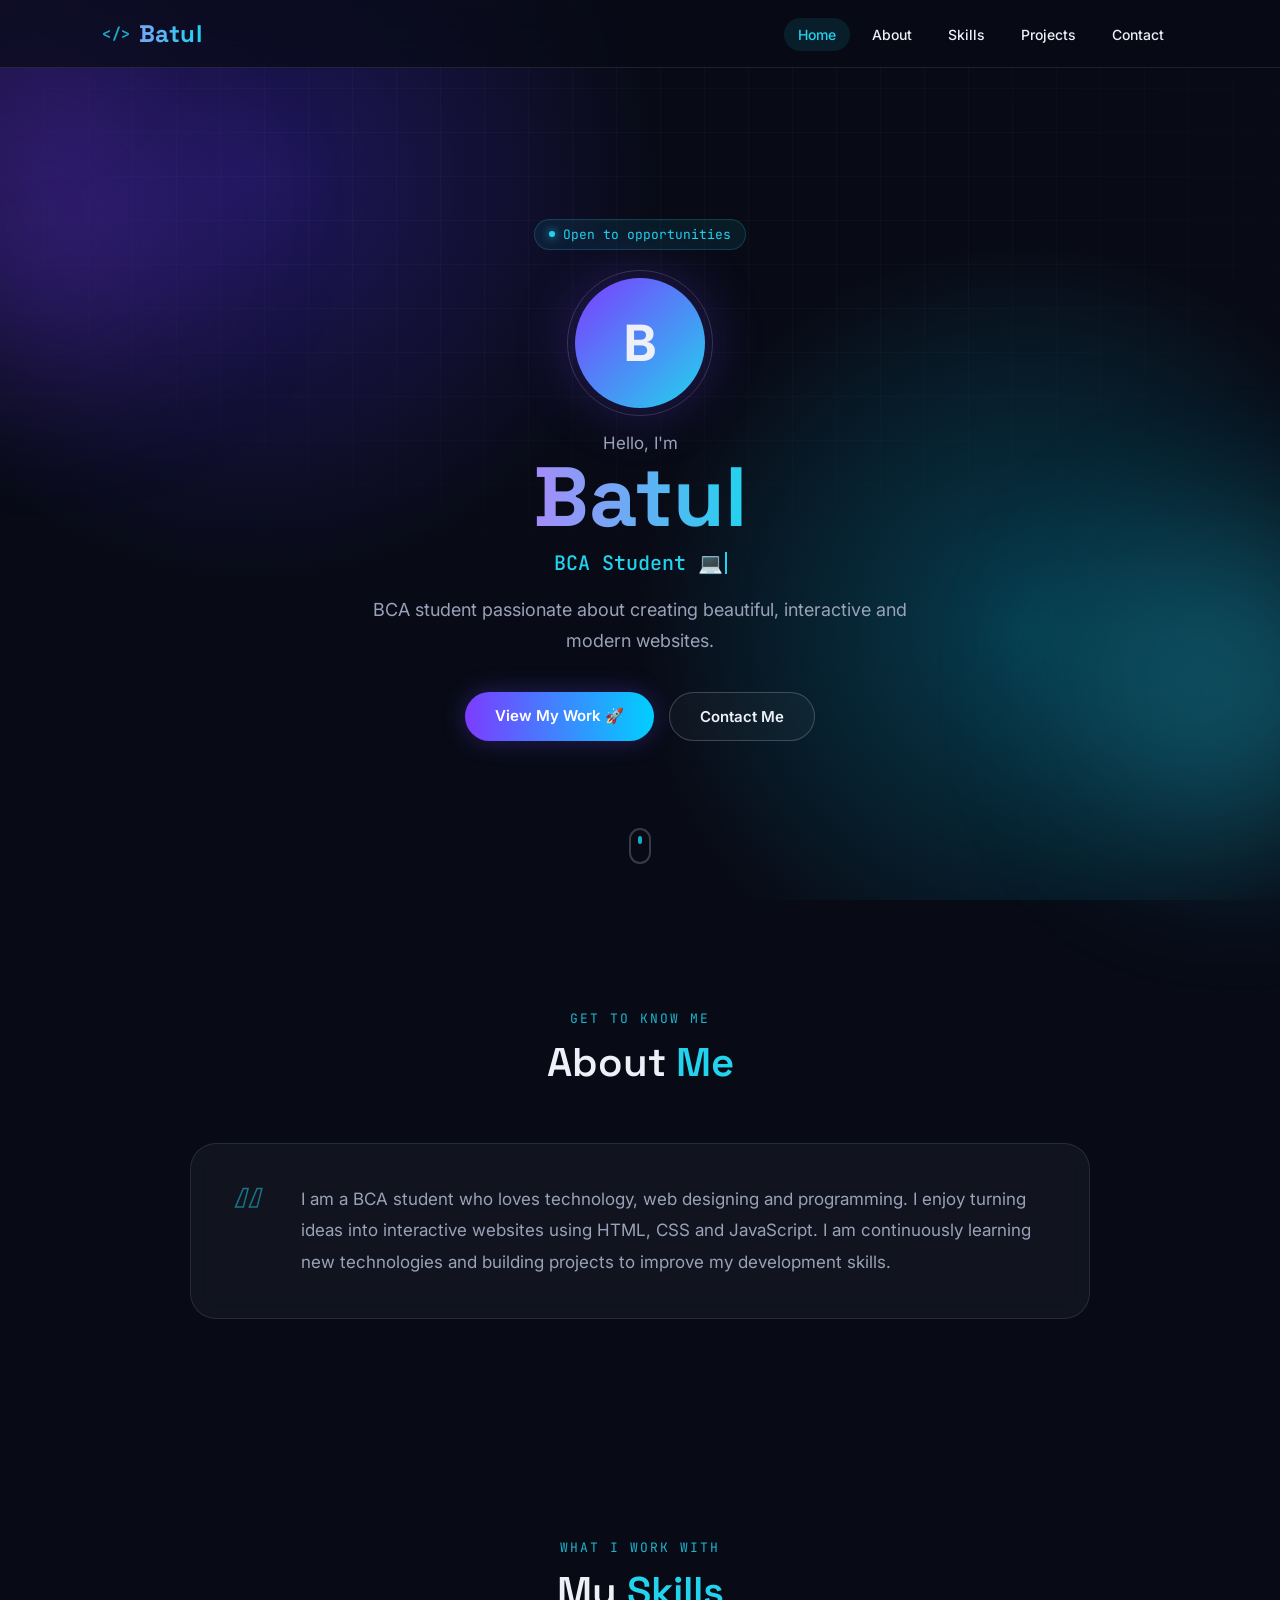
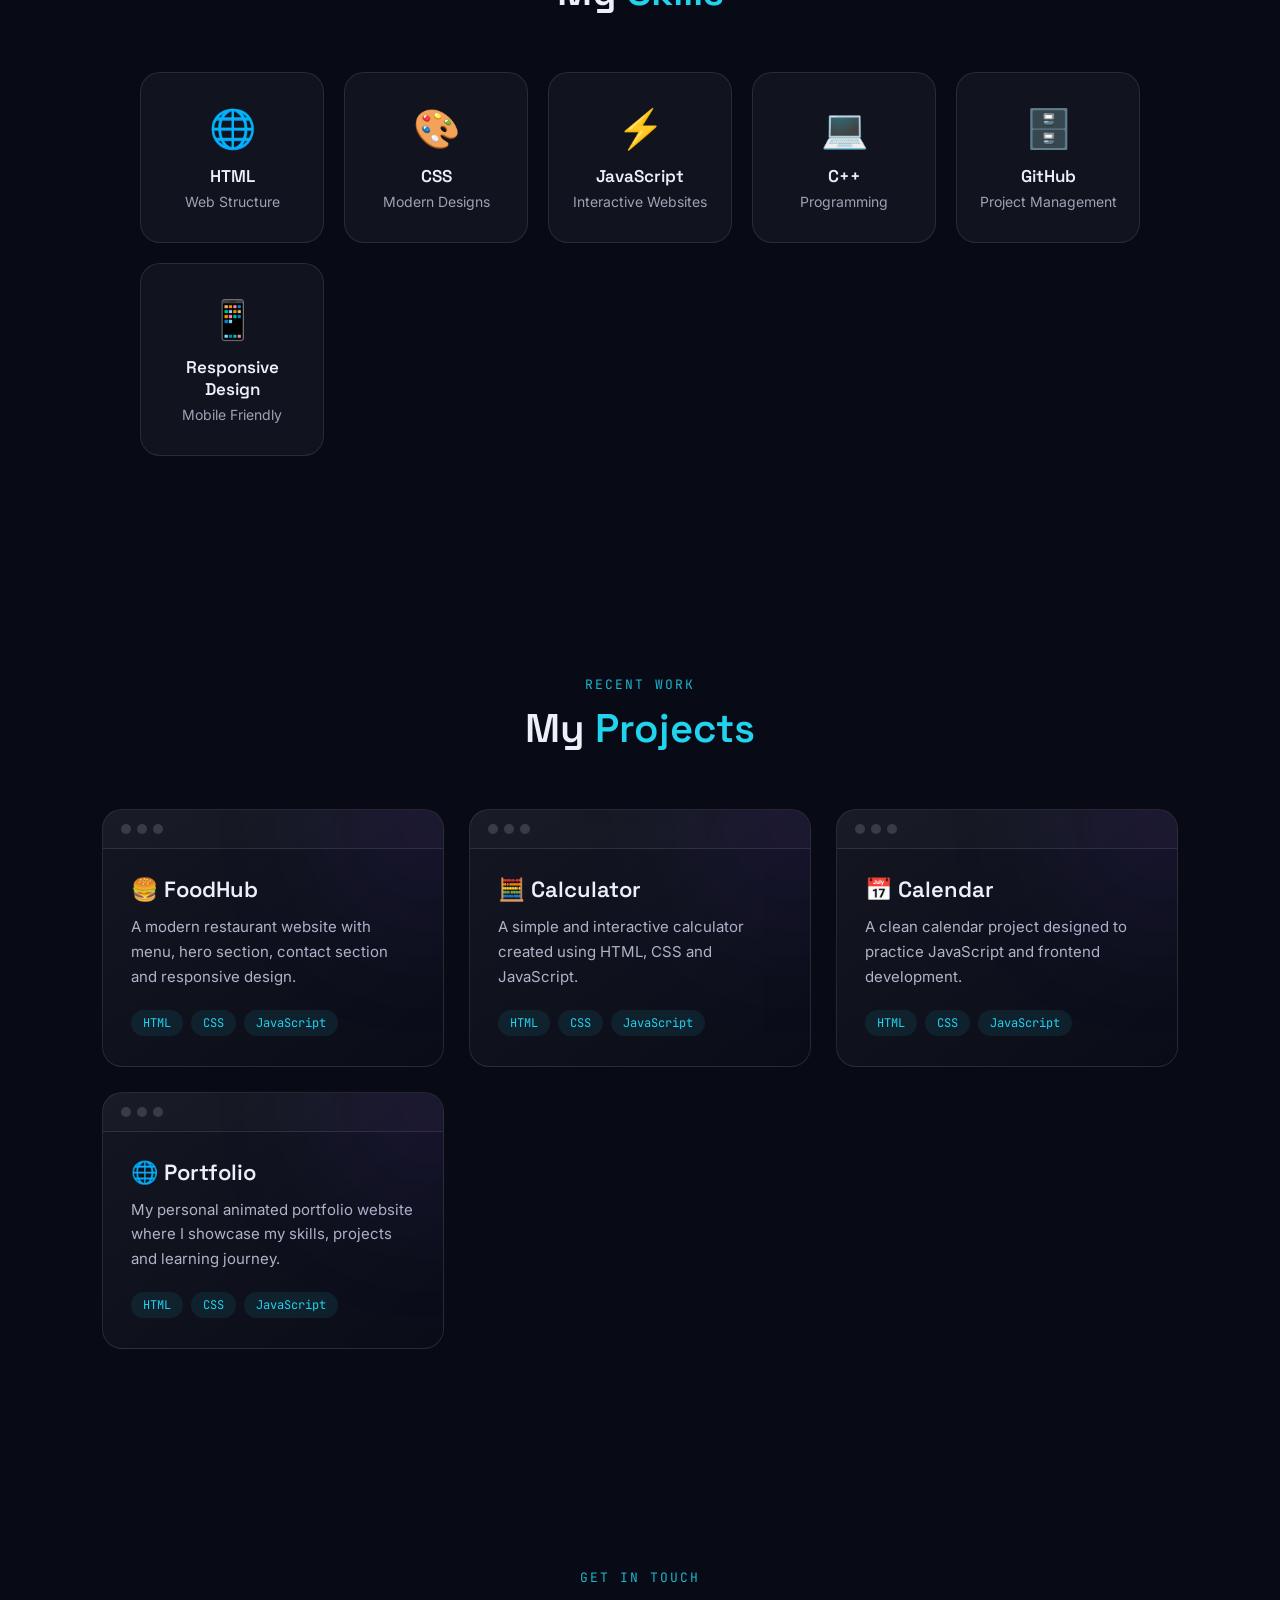
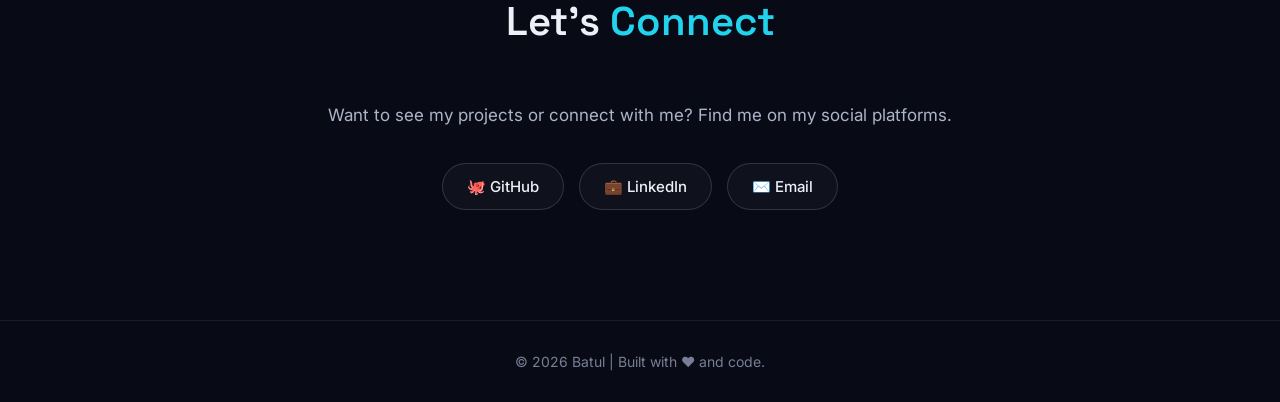
==== commit 0fd01745: "Change greeting from 'Hello' to 'Goodbye'" ====
--- a/index.html
+++ b/index.html
@@ -1,997 +1,919 @@
 <!DOCTYPE html>
 <html lang="en">
 <head>
-    <meta charset="UTF-8">
-    <meta name="viewport" content="width=device-width, initial-scale=1.0">
-
-    <title>Batul | BCA Student & Web Developer</title>
-
-    <style>
-
-        /* =========================
-           BASIC
-        ========================= */
-
-        * {
-            margin: 0;
-            padding: 0;
-            box-sizing: border-box;
-            scroll-behavior: smooth;
-        }
-
-        body {
-            font-family: Arial, sans-serif;
-            background: #080b16;
-            color: white;
-            overflow-x: hidden;
-        }
-
-
-        /* =========================
-           ANIMATED BACKGROUND
-        ========================= */
-
-        .background {
-            position: fixed;
-            inset: 0;
-            z-index: -3;
-
-            background:
-                radial-gradient(
-                    circle at 20% 20%,
-                    #5533ff55,
-                    transparent 30%
-                ),
-                radial-gradient(
-                    circle at 80% 70%,
-                    #00d9ff44,
-                    transparent 30%
-                ),
-                #080b16;
-        }
-
-        .blob {
-            position: fixed;
-            width: 250px;
-            height: 250px;
-            border-radius: 50%;
-            filter: blur(80px);
-            opacity: .35;
-            z-index: -2;
-
-            animation: move 10s infinite alternate ease-in-out;
-        }
-
-        .blob1 {
-            background: #7c3cff;
-            top: 10%;
-            left: -80px;
-        }
-
-        .blob2 {
-            background: #00d9ff;
-            bottom: 10%;
-            right: -80px;
-            animation-delay: 2s;
-        }
-
-        @keyframes move {
-
-            from {
-                transform: translate(0, 0);
-            }
-
-            to {
-                transform: translate(120px, 80px);
-            }
-        }
-
-
-        /* =========================
-           NAVBAR
-        ========================= */
-
-        nav {
-            position: fixed;
-            top: 0;
-            left: 0;
-
-            width: 100%;
-
-            padding: 20px 8%;
-
-            display: flex;
-            justify-content: space-between;
-            align-items: center;
-
-            background: rgba(8, 11, 22, .75);
-
-            backdrop-filter: blur(15px);
-
-            z-index: 1000;
-
-            border-bottom: 1px solid rgba(255,255,255,.08);
-        }
-
-        .logo {
-            font-size: 25px;
-            font-weight: bold;
-
-            background:
-                linear-gradient(
-                    90deg,
-                    #8b5cf6,
-                    #22d3ee
-                );
-
-            -webkit-background-clip: text;
-            color: transparent;
-        }
-
-        nav ul {
-            display: flex;
-            gap: 30px;
-            list-style: none;
-        }
-
-        nav a {
-            color: white;
-            text-decoration: none;
-            font-size: 15px;
-            transition: .3s;
-        }
-
-        nav a:hover {
-            color: #22d3ee;
-        }
-
-        /* HAMBURGER */
-
-        .menu-btn {
-            display: none;
-
-            background: transparent;
-            border: none;
-
-            color: white;
-
-            font-size: 28px;
-
-            cursor: pointer;
-        }
-
-
-        /* =========================
-           HERO
-        ========================= */
-
-        .hero {
-            min-height: 100vh;
-
-            display: flex;
-            justify-content: center;
-            align-items: center;
-
-            text-align: center;
-
-            padding: 120px 20px 60px;
-        }
-
-        .hero-content {
-            max-width: 850px;
-        }
-
-        .profile {
-            width: 130px;
-            height: 130px;
-
-            border-radius: 50%;
-
-            margin: auto auto 25px;
-
-            display: flex;
-            align-items: center;
-            justify-content: center;
-
-            font-size: 50px;
-            font-weight: bold;
-
-            background:
-                linear-gradient(
-                    135deg,
-                    #7c3cff,
-                    #00d9ff
-                );
-
-            box-shadow:
-                0 0 50px #7040ff66;
-
-            animation:
-                float 3s infinite ease-in-out;
-        }
-
-        @keyframes float {
-
-            50% {
-                transform: translateY(-15px);
-            }
-        }
-
-        .hero h1 {
-            font-size: clamp(45px, 8vw, 85px);
-            line-height: 1;
-
-            margin-bottom: 20px;
-        }
-
-        .gradient {
-            background:
-                linear-gradient(
-                    90deg,
-                    #a78bfa,
-                    #22d3ee,
-                    #a78bfa
-                );
-
-            background-size: 200%;
-
-            -webkit-background-clip: text;
-
-            color: transparent;
-
-            animation:
-                gradient 4s infinite linear;
-        }
-
-        @keyframes gradient {
-
-            to {
-                background-position: 200%;
-            }
-        }
-
-        .hero p {
-            color: #b8bfd3;
-
-            font-size: 19px;
-
-            margin: 15px auto;
-
-            line-height: 1.6;
-        }
-
-        .typing {
-            color: #22d3ee;
-
-            font-weight: bold;
-
-            font-size: 22px;
-
-            min-height: 30px;
-        }
-
-
-        /* =========================
-           BUTTONS
-        ========================= */
-
-        .buttons {
-            margin-top: 35px;
-
-            display: flex;
-
-            justify-content: center;
-
-            gap: 15px;
-
-            flex-wrap: wrap;
-        }
-
-        .btn {
-            padding: 14px 28px;
-
-            border-radius: 30px;
-
-            text-decoration: none;
-
-            font-weight: bold;
-
-            transition: .3s;
-        }
-
-        .primary {
-            background:
-                linear-gradient(
-                    90deg,
-                    #7c3cff,
-                    #00cfff
-                );
-
-            color: white;
-
-            box-shadow:
-                0 0 25px #6c4cff55;
-        }
-
-        .secondary {
-            border:
-                1px solid #ffffff33;
-
-            color: white;
-
-            background: #ffffff08;
-        }
-
-        .btn:hover {
-            transform: translateY(-5px) scale(1.03);
-        }
-
-
-        /* =========================
-           SECTIONS
-        ========================= */
-
-        section {
-            padding: 100px 8%;
-        }
-
-        .section-title {
-            text-align: center;
-
-            font-size: 40px;
-
-            margin-bottom: 50px;
-        }
-
-        .section-title span {
-            color: #22d3ee;
-        }
-
-
-        /* =========================
-           ABOUT
-        ========================= */
-
-        .about {
-            max-width: 900px;
-
-            margin: auto;
-
-            text-align: center;
-
-            padding: 35px;
-
-            border-radius: 25px;
-
-            background: #ffffff08;
-
-            border: 1px solid #ffffff12;
-
-            backdrop-filter: blur(10px);
-
-            transition: .4s;
-        }
-
-        .about:hover {
-            transform: translateY(-8px);
-
-            border-color: #22d3ee55;
-
-            box-shadow:
-                0 20px 50px #0005;
-        }
-
-        .about p {
-            color: #b8bfd3;
-
-            line-height: 1.8;
-
-            font-size: 17px;
-        }
-
-
-        /* =========================
-           SKILLS
-        ========================= */
-
-        .skills {
-            display: grid;
-
-            grid-template-columns:
-                repeat(
-                    auto-fit,
-                    minmax(180px, 1fr)
-                );
-
-            gap: 20px;
-
-            max-width: 1000px;
-
-            margin: auto;
-        }
-
-        .skill {
-            padding: 30px 20px;
-
-            text-align: center;
-
-            border:
-                1px solid #ffffff12;
-
-            border-radius: 20px;
-
-            background: #ffffff08;
-
-            backdrop-filter: blur(10px);
-
-            transition: .4s;
-        }
-
-        .skill:hover {
-            transform:
-                translateY(-10px)
-                scale(1.03);
-
-            border-color:
-                #22d3ee66;
-
-            box-shadow:
-                0 15px 40px #0005;
-        }
-
-        .skill-icon {
-            font-size: 40px;
-
-            margin-bottom: 15px;
-        }
-
-        .skill h3 {
-            margin-bottom: 8px;
-        }
-
-        .skill p {
-            color: #9ca3b5;
-        }
-
-
-        /* =========================
-           PROJECTS
-        ========================= */
-
-        .projects {
-            display: grid;
-
-            grid-template-columns:
-                repeat(
-                    auto-fit,
-                    minmax(270px, 1fr)
-                );
-
-            gap: 25px;
-
-            max-width: 1100px;
-
-            margin: auto;
-        }
-
-        .project {
-            position: relative;
-
-            padding: 30px;
-
-            border-radius: 22px;
-
-            background:
-                linear-gradient(
-                    145deg,
-                    #ffffff0d,
-                    #ffffff03
-                );
-
-            border:
-                1px solid #ffffff12;
-
-            overflow: hidden;
-
-            transition: .4s;
-        }
-
-        .project::before {
-            content: "";
-
-            position: absolute;
-
-            width: 150px;
-            height: 150px;
-
-            background: #7c3cff;
-
-            filter: blur(80px);
-
-            opacity: .15;
-
-            right: -60px;
-            top: -60px;
-
-            transition: .4s;
-        }
-
-        .project:hover {
-            transform:
-                translateY(-12px)
-                scale(1.02);
-
-            border-color:
-                #8b5cf666;
-
-            box-shadow:
-                0 20px 50px #0006;
-        }
-
-        .project:hover::before {
-            transform: scale(1.5);
-
-            opacity: .25;
-        }
-
-        .project h3 {
-            font-size: 24px;
-
-            margin-bottom: 12px;
-        }
-
-        .project p {
-            color: #aeb5c8;
-
-            line-height: 1.6;
-
-            margin-bottom: 20px;
-        }
-
-        .tags {
-            display: flex;
-
-            flex-wrap: wrap;
-
-            gap: 8px;
-        }
-
-        .tag {
-            background:
-                #22d3ee15;
-
-            color: #22d3ee;
-
-            padding: 6px 12px;
-
-            border-radius: 20px;
-
-            font-size: 12px;
-        }
-
-
-        /* =========================
-           CONTACT
-        ========================= */
-
-        .contact {
-            text-align: center;
-
-            max-width: 700px;
-
-            margin: auto;
-        }
-
-        .contact p {
-            color: #aeb5c8;
-
-            margin-bottom: 30px;
-
-            line-height: 1.6;
-        }
-
-        .socials {
-            display: flex;
-
-            justify-content: center;
-
-            gap: 15px;
-
-            flex-wrap: wrap;
-        }
-
-        .social {
-            padding: 12px 22px;
-
-            border:
-                1px solid #ffffff18;
-
-            border-radius: 25px;
-
-            color: white;
-
-            text-decoration: none;
-
-            background: #ffffff08;
-
-            transition: .3s;
-        }
-
-        .social:hover {
-            background:
-                #22d3ee22;
-
-            transform:
-                translateY(-4px)
-                scale(1.03);
-        }
-
-
-        /* =========================
-           FOOTER
-        ========================= */
-
-        footer {
-            text-align: center;
-
-            padding: 30px;
-
-            border-top:
-                1px solid #ffffff10;
-
-            color: #777f95;
-        }
-
-
-        /* =========================
-           SCROLL ANIMATION
-        ========================= */
-
-        .reveal {
-            opacity: 0;
-
-            transform:
-                translateY(50px);
-
-            transition:
-                1s;
-        }
-
-        .reveal.active {
-            opacity: 1;
-
-            transform:
-                translateY(0);
-        }
-
-
-        /* =========================
-           MOBILE
-        ========================= */
-
-        @media(max-width:700px) {
-
-            nav {
-                padding:
-                    16px 5%;
-            }
-
-            .menu-btn {
-                display: block;
-            }
-
-            nav ul {
-                position: absolute;
-
-                top: 70px;
-
-                right: 5%;
-
-                width: 210px;
-
-                display: none;
-
-                flex-direction: column;
-
-                gap: 0;
-
-                padding: 10px;
-
-                background:
-                    rgba(8,11,22,.96);
-
-                backdrop-filter:
-                    blur(20px);
-
-                border:
-                    1px solid
-                    rgba(255,255,255,.12);
-
-                border-radius: 18px;
-
-                box-shadow:
-                    0 20px 50px #0008;
-            }
-
-            nav ul.show {
-                display: flex;
-
-                animation:
-                    menuAnimation .3s ease;
-            }
-
-            @keyframes menuAnimation {
-
-                from {
-                    opacity: 0;
-
-                    transform:
-                        translateY(-10px);
-                }
-
-                to {
-                    opacity: 1;
-
-                    transform:
-                        translateY(0);
-                }
-            }
-
-            nav ul li {
-                width: 100%;
-            }
-
-            nav ul li a {
-                display: block;
-
-                padding: 14px;
-
-                font-size: 16px;
-
-                border-radius: 10px;
-            }
-
-            nav ul li a:hover {
-                background:
-                    #22d3ee15;
-            }
-
-            .hero {
-                padding:
-                    110px 20px 50px;
-            }
-
-            .profile {
-                width: 110px;
-                height: 110px;
-
-                font-size: 42px;
-            }
-
-            .hero h1 {
-                font-size: 50px;
-            }
-
-            .hero p {
-                font-size: 16px;
-            }
-
-            .typing {
-                font-size: 19px;
-            }
-
-            section {
-                padding:
-                    80px 5%;
-            }
-
-            .section-title {
-                font-size: 32px;
-
-                margin-bottom: 35px;
-            }
-
-            .about {
-                padding: 25px 20px;
-            }
-
-            .about p {
-                font-size: 16px;
-            }
-
-            .projects {
-                grid-template-columns:
-                    1fr;
-            }
-
-            .skills {
-                grid-template-columns:
-                    repeat(2, 1fr);
-
-                gap: 15px;
-            }
-
-            .skill {
-                padding:
-                    25px 10px;
-            }
-
-            .skill-icon {
-                font-size: 32px;
-            }
-
-            .buttons {
-                flex-direction:
-                    column;
-
-                align-items:
-                    center;
-            }
-
-            .btn {
-                width: 210px;
-            }
-        }
-
-
-        /* SMALL PHONES */
-
-        @media(max-width:380px) {
-
-            .skills {
-                grid-template-columns:
-                    1fr;
-            }
-
-            .hero h1 {
-                font-size: 43px;
-            }
-
-            .logo {
-                font-size: 22px;
-            }
-        }
-
-    </style>
+<meta charset="UTF-8">
+<meta name="viewport" content="width=device-width, initial-scale=1.0">
+<title>Batul | BCA Student &amp; Web Developer</title>
+<link rel="preconnect" href="https://fonts.googleapis.com">
+<link rel="preconnect" href="https://fonts.gstatic.com" crossorigin>
+<link href="https://fonts.googleapis.com/css2?family=Space+Grotesk:wght@400;500;600;700&family=Inter:wght@400;500;600&family=JetBrains+Mono:wght@400;500&display=swap" rel="stylesheet">
+<style>
+
+/* =========================
+   BASIC
+========================= */
+
+:root{
+    --bg:#080b16;
+    --bg-soft:#0d1120;
+    --violet:#7c3cff;
+    --cyan:#22d3ee;
+    --violet-soft:#a78bfa;
+    --text:#eef0f8;
+    --muted:#9aa2ba;
+    --line:rgba(255,255,255,.1);
+    --card:rgba(255,255,255,.04);
+}
+
+*{
+    margin:0;
+    padding:0;
+    box-sizing:border-box;
+}
+
+html{
+    scroll-behavior:smooth;
+}
+
+body{
+    font-family:'Inter',sans-serif;
+    background:var(--bg);
+    color:var(--text);
+    overflow-x:hidden;
+    position:relative;
+}
+
+::selection{
+    background:var(--violet);
+    color:#fff;
+}
+
+h1,h2,h3,.logo{
+    font-family:'Space Grotesk',sans-serif;
+}
+
+::-webkit-scrollbar{width:10px;}
+::-webkit-scrollbar-track{background:var(--bg);}
+::-webkit-scrollbar-thumb{background:linear-gradient(var(--violet),var(--cyan));border-radius:10px;}
+
+/* =========================
+   PROGRESS BAR
+========================= */
+
+.progress-bar{
+    position:fixed;
+    top:0;
+    left:0;
+    height:3px;
+    width:0%;
+    background:linear-gradient(90deg,var(--violet),var(--cyan));
+    z-index:2000;
+    transition:width .1s ease-out;
+}
+
+/* =========================
+   CURSOR GLOW (signature element)
+========================= */
+
+.cursor-glow{
+    position:fixed;
+    top:0;
+    left:0;
+    width:420px;
+    height:420px;
+    border-radius:50%;
+    pointer-events:none;
+    z-index:0;
+    background:radial-gradient(circle,rgba(124,60,255,.14),transparent 70%);
+    transform:translate(-50%,-50%);
+    transition:opacity .3s;
+    opacity:0;
+}
+
+@media(hover:hover){
+    .cursor-glow{opacity:1;}
+}
+
+/* =========================
+   ANIMATED BACKGROUND
+========================= */
+
+.background{
+    position:fixed;
+    inset:0;
+    z-index:-3;
+    background:
+        radial-gradient(circle at 20% 20%,#5533ff4d,transparent 32%),
+        radial-gradient(circle at 80% 70%,#00d9ff3d,transparent 32%),
+        var(--bg);
+}
+
+.grid-overlay{
+    position:fixed;
+    inset:0;
+    z-index:-3;
+    background-image:
+        linear-gradient(rgba(255,255,255,.025) 1px,transparent 1px),
+        linear-gradient(90deg,rgba(255,255,255,.025) 1px,transparent 1px);
+    background-size:44px 44px;
+    mask-image:radial-gradient(ellipse 70% 55% at 50% 20%,black 40%,transparent 90%);
+}
+
+.blob{
+    position:fixed;
+    width:280px;
+    height:280px;
+    border-radius:50%;
+    filter:blur(90px);
+    opacity:.32;
+    z-index:-2;
+    animation:move 12s infinite alternate ease-in-out;
+}
+
+.blob1{background:var(--violet);top:8%;left:-100px;}
+.blob2{background:var(--cyan);bottom:8%;right:-100px;animation-delay:3s;}
+
+@keyframes move{
+    from{transform:translate(0,0);}
+    to{transform:translate(130px,90px);}
+}
+
+@keyframes gradient-shift{
+    to{background-position:200%;}
+}
+
+/* =========================
+   NAVBAR
+========================= */
+
+nav{
+    position:fixed;
+    top:0;
+    left:0;
+    width:100%;
+    padding:18px 8%;
+    display:flex;
+    justify-content:space-between;
+    align-items:center;
+    background:rgba(8,11,22,.7);
+    backdrop-filter:blur(16px);
+    z-index:1000;
+    border-bottom:1px solid var(--line);
+    transition:padding .3s, background .3s;
+}
+
+nav.scrolled{
+    padding:12px 8%;
+    background:rgba(8,11,22,.9);
+}
+
+.logo{
+    font-size:24px;
+    font-weight:700;
+    letter-spacing:.5px;
+    background:linear-gradient(90deg,var(--violet-soft),var(--cyan));
+    -webkit-background-clip:text;
+    color:transparent;
+    display:flex;
+    align-items:center;
+    gap:8px;
+}
+
+.logo::before{
+    content:"</>";
+    font-family:'JetBrains Mono',monospace;
+    font-size:15px;
+    -webkit-text-fill-color:var(--cyan);
+    opacity:.8;
+}
+
+nav ul{
+    display:flex;
+    gap:8px;
+    list-style:none;
+}
+
+nav a{
+    position:relative;
+    color:var(--text);
+    text-decoration:none;
+    font-size:14px;
+    font-weight:500;
+    padding:8px 14px;
+    border-radius:20px;
+    transition:.3s;
+}
+
+nav a:hover{
+    color:var(--cyan);
+    background:rgba(34,211,238,.08);
+}
+
+nav a.active{
+    color:var(--cyan);
+    background:rgba(34,211,238,.1);
+}
+
+.menu-btn{
+    display:none;
+    background:transparent;
+    border:none;
+    color:var(--text);
+    font-size:26px;
+    cursor:pointer;
+}
+
+/* =========================
+   HERO
+========================= */
+
+.hero{
+    min-height:100vh;
+    display:flex;
+    justify-content:center;
+    align-items:center;
+    text-align:center;
+    padding:120px 20px 60px;
+    position:relative;
+}
+
+.hero-content{
+    max-width:850px;
+}
+
+.eyebrow{
+    display:inline-flex;
+    align-items:center;
+    gap:8px;
+    font-family:'JetBrains Mono',monospace;
+    font-size:13px;
+    color:var(--cyan);
+    background:rgba(34,211,238,.08);
+    border:1px solid rgba(34,211,238,.2);
+    padding:6px 14px;
+    border-radius:20px;
+    margin-bottom:28px;
+    opacity:0;
+    animation:fade-up .7s ease forwards;
+}
+
+.eyebrow .dot{
+    width:6px;
+    height:6px;
+    border-radius:50%;
+    background:var(--cyan);
+    box-shadow:0 0 8px var(--cyan);
+    animation:pulse 1.6s infinite;
+}
+
+@keyframes pulse{
+    0%,100%{opacity:1;}
+    50%{opacity:.3;}
+}
+
+.profile{
+    width:130px;
+    height:130px;
+    border-radius:50%;
+    margin:auto auto 25px;
+    display:flex;
+    align-items:center;
+    justify-content:center;
+    font-size:50px;
+    font-weight:700;
+    background:linear-gradient(135deg,var(--violet),var(--cyan));
+    box-shadow:0 0 60px #7040ff55;
+    animation:float 4s infinite ease-in-out;
+    position:relative;
+    opacity:0;
+    animation:fade-up .7s ease forwards, float 4s infinite ease-in-out 1s;
+}
+
+.profile::after{
+    content:"";
+    position:absolute;
+    inset:-8px;
+    border-radius:50%;
+    border:1px solid rgba(255,255,255,.15);
+    animation:spin 12s linear infinite;
+}
+
+@keyframes spin{
+    to{transform:rotate(360deg);}
+}
+
+@keyframes float{
+    50%{transform:translateY(-14px);}
+}
+
+.hero p.lead{
+    color:var(--muted);
+    font-size:18px;
+    max-width:560px;
+    margin:16px auto 0;
+    line-height:1.7;
+    opacity:0;
+    animation:fade-up .7s ease forwards;
+    animation-delay:.5s;
+}
+
+.hero h1{
+    font-size:clamp(45px,8vw,84px);
+    line-height:1.05;
+    margin-bottom:6px;
+    opacity:0;
+    animation:fade-up .7s ease forwards;
+    animation-delay:.15s;
+}
+
+.hero p.hello{
+    color:var(--muted);
+    font-size:17px;
+    opacity:0;
+    animation:fade-up .7s ease forwards;
+    animation-delay:.05s;
+}
+
+@keyframes fade-up{
+    from{opacity:0;transform:translateY(22px);}
+    to{opacity:1;transform:translateY(0);}
+}
+
+.gradient{
+    background:linear-gradient(90deg,var(--violet-soft),var(--cyan),var(--violet-soft));
+    background-size:200%;
+    -webkit-background-clip:text;
+    color:transparent;
+    animation:gradient-shift 5s infinite linear;
+}
+
+.typing-row{
+    display:flex;
+    justify-content:center;
+    align-items:center;
+    gap:2px;
+    min-height:32px;
+    opacity:0;
+    animation:fade-up .7s ease forwards;
+    animation-delay:.3s;
+}
+
+.typing{
+    color:var(--cyan);
+    font-family:'JetBrains Mono',monospace;
+    font-weight:500;
+    font-size:20px;
+}
+
+.cursor-blink{
+    display:inline-block;
+    width:2px;
+    height:22px;
+    background:var(--cyan);
+    animation:blink 1s step-end infinite;
+}
+
+@keyframes blink{
+    50%{opacity:0;}
+}
+
+/* =========================
+   BUTTONS
+========================= */
+
+.buttons{
+    margin-top:36px;
+    display:flex;
+    justify-content:center;
+    gap:15px;
+    flex-wrap:wrap;
+    opacity:0;
+    animation:fade-up .7s ease forwards;
+    animation-delay:.6s;
+}
+
+.btn{
+    position:relative;
+    padding:14px 30px;
+    border-radius:30px;
+    text-decoration:none;
+    font-weight:600;
+    font-size:15px;
+    transition:transform .3s, box-shadow .3s;
+    display:inline-block;
+}
+
+.primary{
+    background:linear-gradient(90deg,var(--violet),#00cfff);
+    color:#fff;
+    box-shadow:0 0 25px #6c4cff4d;
+}
+
+.secondary{
+    border:1px solid rgba(255,255,255,.2);
+    color:var(--text);
+    background:rgba(255,255,255,.03);
+}
+
+.btn:hover{
+    transform:translateY(-5px) scale(1.03);
+}
+
+.primary:hover{
+    box-shadow:0 8px 34px #6c4cff70;
+}
+
+.secondary:hover{
+    border-color:rgba(34,211,238,.5);
+    background:rgba(34,211,238,.08);
+}
+
+.scroll-cue{
+    position:absolute;
+    bottom:36px;
+    left:50%;
+    transform:translateX(-50%);
+    width:22px;
+    height:36px;
+    border:2px solid rgba(255,255,255,.25);
+    border-radius:14px;
+    opacity:.8;
+}
+
+.scroll-cue::before{
+    content:"";
+    position:absolute;
+    top:6px;
+    left:50%;
+    width:4px;
+    height:8px;
+    background:var(--cyan);
+    border-radius:2px;
+    transform:translateX(-50%);
+    animation:scroll-dot 1.8s infinite;
+}
+
+@keyframes scroll-dot{
+    0%{opacity:1;top:6px;}
+    70%{opacity:0;top:18px;}
+    100%{opacity:0;top:6px;}
+}
+
+/* =========================
+   SECTIONS
+========================= */
+
+section{
+    padding:110px 8%;
+    position:relative;
+}
+
+.section-tag{
+    display:block;
+    text-align:center;
+    font-family:'JetBrains Mono',monospace;
+    font-size:13px;
+    color:var(--cyan);
+    letter-spacing:2px;
+    text-transform:uppercase;
+    margin-bottom:10px;
+    opacity:.85;
+}
+
+.section-title{
+    text-align:center;
+    font-size:40px;
+    font-weight:600;
+    margin-bottom:55px;
+}
+
+.section-title span{
+    color:var(--cyan);
+}
+
+/* =========================
+   ABOUT
+========================= */
+
+.about-wrap{
+    max-width:900px;
+    margin:auto;
+    display:grid;
+    grid-template-columns:auto 1fr;
+    gap:34px;
+    align-items:center;
+    padding:40px;
+    border-radius:26px;
+    background:var(--card);
+    border:1px solid var(--line);
+    backdrop-filter:blur(10px);
+    transition:.4s;
+}
+
+.about-wrap:hover{
+    transform:translateY(-8px);
+    border-color:rgba(34,211,238,.35);
+    box-shadow:0 20px 50px #0006;
+}
+
+.about-mark{
+    font-family:'JetBrains Mono',monospace;
+    font-size:60px;
+    line-height:1;
+    color:transparent;
+    -webkit-text-stroke:1.5px rgba(34,211,238,.5);
+    align-self:start;
+}
+
+.about p{
+    color:var(--muted);
+    line-height:1.85;
+    font-size:17px;
+}
+
+/* =========================
+   SKILLS
+========================= */
+
+.skills{
+    display:grid;
+    grid-template-columns:repeat(auto-fit,minmax(180px,1fr));
+    gap:20px;
+    max-width:1000px;
+    margin:auto;
+}
+
+.skill{
+    padding:32px 20px;
+    text-align:center;
+    border:1px solid var(--line);
+    border-radius:20px;
+    background:var(--card);
+    backdrop-filter:blur(10px);
+    transition:transform .4s, border-color .4s, box-shadow .4s;
+}
+
+.skill:hover{
+    transform:translateY(-10px) scale(1.03);
+    border-color:rgba(34,211,238,.4);
+    box-shadow:0 15px 40px #0006;
+}
+
+.skill-icon{
+    font-size:38px;
+    margin-bottom:14px;
+    display:inline-block;
+    transition:transform .4s;
+}
+
+.skill:hover .skill-icon{
+    transform:rotate(-8deg) scale(1.15);
+}
+
+.skill h3{
+    margin-bottom:6px;
+    font-size:17px;
+    font-weight:600;
+}
+
+.skill p{
+    color:#9ca3b5;
+    font-size:14px;
+}
+
+/* =========================
+   PROJECTS
+========================= */
+
+.projects{
+    display:grid;
+    grid-template-columns:repeat(auto-fit,minmax(270px,1fr));
+    gap:25px;
+    max-width:1100px;
+    margin:auto;
+}
+
+.project{
+    position:relative;
+    border-radius:20px;
+    background:linear-gradient(145deg,#ffffff0d,#ffffff03);
+    border:1px solid var(--line);
+    overflow:hidden;
+    transition:transform .4s, border-color .4s, box-shadow .4s;
+}
+
+.project-head{
+    display:flex;
+    gap:6px;
+    padding:14px 18px;
+    border-bottom:1px solid var(--line);
+    background:rgba(255,255,255,.02);
+}
+
+.project-head span{
+    width:10px;
+    height:10px;
+    border-radius:50%;
+    background:rgba(255,255,255,.15);
+}
+
+.project-body{
+    padding:26px 28px 30px;
+}
+
+.project::before{
+    content:"";
+    position:absolute;
+    width:150px;
+    height:150px;
+    background:var(--violet);
+    filter:blur(80px);
+    opacity:.15;
+    right:-60px;
+    top:-60px;
+    transition:.4s;
+}
+
+.project:hover{
+    transform:translateY(-12px) scale(1.015);
+    border-color:rgba(139,92,246,.4);
+    box-shadow:0 20px 50px #0007;
+}
+
+.project:hover::before{
+    transform:scale(1.6);
+    opacity:.28;
+}
+
+.project h3{
+    font-size:22px;
+    font-weight:600;
+    margin-bottom:12px;
+}
+
+.project p{
+    color:#aeb5c8;
+    line-height:1.65;
+    margin-bottom:20px;
+    font-size:15px;
+}
+
+.tags{
+    display:flex;
+    flex-wrap:wrap;
+    gap:8px;
+}
+
+.tag{
+    font-family:'JetBrains Mono',monospace;
+    background:#22d3ee15;
+    color:var(--cyan);
+    padding:5px 12px;
+    border-radius:20px;
+    font-size:12px;
+}
+
+/* =========================
+   CONTACT
+========================= */
+
+.contact{
+    text-align:center;
+    max-width:700px;
+    margin:auto;
+}
+
+.contact p{
+    color:#aeb5c8;
+    margin-bottom:34px;
+    line-height:1.6;
+    font-size:17px;
+}
+
+.socials{
+    display:flex;
+    justify-content:center;
+    gap:15px;
+    flex-wrap:wrap;
+}
+
+.social{
+    padding:13px 24px;
+    border:1px solid rgba(255,255,255,.14);
+    border-radius:25px;
+    color:var(--text);
+    text-decoration:none;
+    background:rgba(255,255,255,.03);
+    transition:.3s;
+    font-weight:500;
+    font-size:15px;
+}
+
+.social:hover{
+    background:#22d3ee1f;
+    border-color:rgba(34,211,238,.4);
+    transform:translateY(-4px) scale(1.04);
+}
+
+/* =========================
+   FOOTER
+========================= */
+
+footer{
+    text-align:center;
+    padding:32px;
+    border-top:1px solid rgba(255,255,255,.08);
+    color:#777f95;
+    font-size:14px;
+}
+
+/* =========================
+   SCROLL REVEAL
+========================= */
+
+.reveal{
+    opacity:0;
+    transform:translateY(45px);
+    transition:opacity .8s ease, transform .8s ease;
+}
+
+.reveal.active{
+    opacity:1;
+    transform:translateY(0);
+}
+
+.stagger > *{
+    opacity:0;
+    transform:translateY(30px);
+    transition:opacity .6s ease, transform .6s ease;
+}
+
+.stagger.active > *{
+    opacity:1;
+    transform:translateY(0);
+}
+
+.stagger.active > *:nth-child(1){transition-delay:.05s;}
+.stagger.active > *:nth-child(2){transition-delay:.12s;}
+.stagger.active > *:nth-child(3){transition-delay:.19s;}
+.stagger.active > *:nth-child(4){transition-delay:.26s;}
+.stagger.active > *:nth-child(5){transition-delay:.33s;}
+.stagger.active > *:nth-child(6){transition-delay:.4s;}
+.stagger.active > *:nth-child(7){transition-delay:.47s;}
+
+/* =========================
+   REDUCED MOTION
+========================= */
+
+@media(prefers-reduced-motion:reduce){
+    *{
+        animation-duration:.01ms !important;
+        animation-iteration-count:1 !important;
+        transition-duration:.01ms !important;
+        scroll-behavior:auto !important;
+    }
+}
+
+/* =========================
+   MOBILE
+========================= */
+
+@media(max-width:700px){
+    nav{padding:16px 5%;}
+    .menu-btn{display:block;}
+
+    nav ul{
+        position:absolute;
+        top:64px;
+        right:5%;
+        width:210px;
+        display:none;
+        flex-direction:column;
+        gap:4px;
+        padding:10px;
+        background:rgba(8,11,22,.96);
+        backdrop-filter:blur(20px);
+        border:1px solid rgba(255,255,255,.12);
+        border-radius:18px;
+        box-shadow:0 20px 50px #0008;
+    }
+
+    nav ul.show{
+        display:flex;
+        animation:menuAnimation .3s ease;
+    }
+
+    @keyframes menuAnimation{
+        from{opacity:0;transform:translateY(-10px);}
+        to{opacity:1;transform:translateY(0);}
+    }
+
+    nav ul li{width:100%;}
+    nav ul li a{display:block;padding:13px;text-align:center;}
+
+    .hero{padding:110px 20px 50px;}
+    .profile{width:110px;height:110px;font-size:42px;}
+    .hero h1{font-size:50px;}
+    .hero p.lead{font-size:16px;}
+    .typing{font-size:17px;}
+
+    section{padding:80px 5%;}
+    .section-title{font-size:30px;margin-bottom:35px;}
+
+    .about-wrap{
+        grid-template-columns:1fr;
+        text-align:center;
+        padding:28px 22px;
+    }
+    .about-mark{display:none;}
+    .about p{font-size:16px;}
+
+    .projects{grid-template-columns:1fr;}
+
+    .skills{grid-template-columns:repeat(2,1fr);gap:15px;}
+    .skill{padding:24px 10px;}
+    .skill-icon{font-size:30px;}
+
+    .buttons{flex-direction:column;align-items:center;}
+    .btn{width:220px;text-align:center;}
+
+    .cursor-glow{display:none;}
+}
+
+@media(max-width:380px){
+    .skills{grid-template-columns:1fr;}
+    .hero h1{font-size:42px;}
+    .logo{font-size:21px;}
+}
+
+</style>
 </head>
-
-
 <body>
 
-    <!-- BACKGROUND -->
-
-    <div class="background"></div>
-
-    <div class="blob blob1"></div>
-
-    <div class="blob blob2"></div>
-
-
-    <!-- NAVBAR -->
-
-    <nav>
-
-        <div class="logo">
-            Batul
-        </div>
-
-        <button
-            class="menu-btn"
-            onclick="toggleMenu()"
-            aria-label="Open menu">
-
-            ☰
-
-        </button>
-
-        <ul id="navMenu">
-
-            <li>
-                <a href="#home" onclick="closeMenu()">
-                    Home
-                </a>
-            </li>
-
-            <li>
-                <a href="#about" onclick="closeMenu()">
-                    About
-                </a>
-            </li>
-
-            <li>
-                <a href="#skills" onclick="closeMenu()">
-                    Skills
-                </a>
-            </li>
-
-            <li>
-                <a href="#projects" onclick="closeMenu()">
-                    Projects
-                </a>
-            </li>
-
-            <li>
-                <a href="#contact" onclick="closeMenu()">
-                    Contact
-                </a>
-            </li>
-
-        </ul>
-
-    </nav>
-
-
-    <!-- HERO -->
-
-    <section
-        class="hero"
-        id="home">
-
-        <div class="hero-content">
-
-            <div class="profile">
-                B
-            </div>
-
+<div class="progress-bar" id="progressBar"></div>
+<div class="cursor-glow" id="cursorGlow"></div>
+
+<!-- BACKGROUND -->
+<div class="background"></div>
+<div class="grid-overlay"></div>
+<div class="blob blob1"></div>
+<div class="blob blob2"></div>
+
+<!-- NAVBAR -->
+<nav id="navbar">
+    <div class="logo">Batul</div>
+
+    <button class="menu-btn" onclick="toggleMenu()" aria-label="Open menu">☰</button>
+
+    <ul id="navMenu">
+        <li><a href="#home" class="nav-link" onclick="closeMenu()">Home</a></li>
+        <li><a href="#about" class="nav-link" onclick="closeMenu()">About</a></li>
+        <li><a href="#skills" class="nav-link" onclick="closeMenu()">Skills</a></li>
+        <li><a href="#projects" class="nav-link" onclick="closeMenu()">Projects</a></li>
+        <li><a href="#contact" class="nav-link" onclick="closeMenu()">Contact</a></li>
+    </ul>
+</nav>
+
+<!-- HERO -->
+<section class="hero" id="home">
+    <div class="hero-content">
+
+        <div class="eyebrow"><span class="dot"></span> Open to opportunities</div>
+
+        <div class="profile">B</div>
+
+        <p class="hello">Hello, I'm</p>
+
+        <h1><span class="gradient">Batul</span></h1>
+
+        <div class="typing-row">
+            <div class="typing"></div>
+            <span class="cursor-blink"></span>
+        </div>
+
+        <p class="lead">
+            BCA student passionate about creating beautiful,
+            interactive and modern websites.
+        </p>
+
+        <div class="buttons">
+            <a href="#projects" class="btn primary">View My Work 🚀</a>
+            <a href="#contact" class="btn secondary">Contact Me</a>
+        </div>
+    </div>
+
+    <div class="scroll-cue"></div>
+</section>
+
+<!-- ABOUT -->
+<section id="about" class="reveal">
+    <span class="section-tag">Get to know me</span>
+    <h2 class="section-title">About <span>Me</span></h2>
+
+    <div class="about-wrap">
+        <div class="about-mark">“</div>
+        <div class="about">
             <p>
-                Hello, I'm
-            </p>
-
-            <h1>
-                <span class="gradient">
-                    Batul
-                </span>
-            </h1>
-
-            <div class="typing"></div>
-
-            <p>
-                BCA student passionate about creating
-                beautiful, interactive and modern websites.
-            </p>
-
-            <div class="buttons">
-
-                <a
-                    href="#projects"
-                    class="btn primary">
-
-                    View My Work 🚀
-
-                </a>
-
-                <a
-                    href="#contact"
-                    class="btn secondary">
-
-                    Contact Me
-
-                </a>
-
-            </div>
-
-        </div>
-
-    </section>
-
-
-    <!-- ABOUT -->
-
-    <section
-        id="about"
-        class="reveal">
-
-        <h2 class="section-title">
-
-            About
-            <span>Me</span>
-
-        </h2>
-
-        <div class="about">
-
-            <p>
-
                 I am a BCA student who loves technology,
                 web designing and programming. I enjoy
                 turning ideas into interactive websites
@@ -999,535 +921,229 @@
                 continuously learning new technologies
                 and building projects to improve my
                 development skills.
-
             </p>
-
-        </div>
-
-    </section>
-
-
-    <!-- SKILLS -->
-
-    <section
-        id="skills"
-        class="reveal">
-
-        <h2 class="section-title">
-
-            My
-            <span>Skills</span>
-
-        </h2>
-
-        <div class="skills">
-
-
-            <div class="skill">
-
-                <div class="skill-icon">
-                    🌐
+        </div>
+    </div>
+</section>
+
+<!-- SKILLS -->
+<section id="skills" class="reveal">
+    <span class="section-tag">What I work with</span>
+    <h2 class="section-title">My <span>Skills</span></h2>
+
+    <div class="skills stagger">
+        <div class="skill">
+            <div class="skill-icon">🌐</div>
+            <h3>HTML</h3>
+            <p>Web Structure</p>
+        </div>
+        <div class="skill">
+            <div class="skill-icon">🎨</div>
+            <h3>CSS</h3>
+            <p>Modern Designs</p>
+        </div>
+        <div class="skill">
+            <div class="skill-icon">⚡</div>
+            <h3>JavaScript</h3>
+            <p>Interactive Websites</p>
+        </div>
+        <div class="skill">
+            <div class="skill-icon">💻</div>
+            <h3>C++</h3>
+            <p>Programming</p>
+        </div>
+        <div class="skill">
+            <div class="skill-icon">🗄️</div>
+            <h3>GitHub</h3>
+            <p>Project Management</p>
+        </div>
+        <div class="skill">
+            <div class="skill-icon">📱</div>
+            <h3>Responsive Design</h3>
+            <p>Mobile Friendly</p>
+        </div>
+    </div>
+</section>
+
+<!-- PROJECTS -->
+<section id="projects" class="reveal">
+    <span class="section-tag">Recent work</span>
+    <h2 class="section-title">My <span>Projects</span></h2>
+
+    <div class="projects stagger">
+
+        <div class="project">
+            <div class="project-head"><span></span><span></span><span></span></div>
+            <div class="project-body">
+                <h3>🍔 FoodHub</h3>
+                <p>A modern restaurant website with menu, hero section, contact section and responsive design.</p>
+                <div class="tags">
+                    <span class="tag">HTML</span>
+                    <span class="tag">CSS</span>
+                    <span class="tag">JavaScript</span>
                 </div>
-
-                <h3>
-                    HTML
-                </h3>
-
-                <p>
-                    Web Structure
-                </p>
-
             </div>
-
-
-            <div class="skill">
-
-                <div class="skill-icon">
-                    🎨
+        </div>
+
+        <div class="project">
+            <div class="project-head"><span></span><span></span><span></span></div>
+            <div class="project-body">
+                <h3>🧮 Calculator</h3>
+                <p>A simple and interactive calculator created using HTML, CSS and JavaScript.</p>
+                <div class="tags">
+                    <span class="tag">HTML</span>
+                    <span class="tag">CSS</span>
+                    <span class="tag">JavaScript</span>
                 </div>
-
-                <h3>
-                    CSS
-                </h3>
-
-                <p>
-                    Modern Designs
-                </p>
-
             </div>
-
-
-            <div class="skill">
-
-                <div class="skill-icon">
-                    ⚡
+        </div>
+
+        <div class="project">
+            <div class="project-head"><span></span><span></span><span></span></div>
+            <div class="project-body">
+                <h3>📅 Calendar</h3>
+                <p>A clean calendar project designed to practice JavaScript and frontend development.</p>
+                <div class="tags">
+                    <span class="tag">HTML</span>
+                    <span class="tag">CSS</span>
+                    <span class="tag">JavaScript</span>
                 </div>
-
-                <h3>
-                    JavaScript
-                </h3>
-
-                <p>
-                    Interactive Websites
-                </p>
-
             </div>
-
-
-            <div class="skill">
-
-                <div class="skill-icon">
-                    💻
+        </div>
+
+        <div class="project">
+            <div class="project-head"><span></span><span></span><span></span></div>
+            <div class="project-body">
+                <h3>🌐 Portfolio</h3>
+                <p>My personal animated portfolio website where I showcase my skills, projects and learning journey.</p>
+                <div class="tags">
+                    <span class="tag">HTML</span>
+                    <span class="tag">CSS</span>
+                    <span class="tag">JavaScript</span>
                 </div>
-
-                <h3>
-                    C++
-                </h3>
-
-                <p>
-                    Programming
-                </p>
-
             </div>
-
-
-            <div class="skill">
-
-                <div class="skill-icon">
-                    🗄️
-                </div>
-
-                <h3>
-                    GitHub
-                </h3>
-
-                <p>
-                    Project Management
-                </p>
-
-            </div>
-
-
-            <div class="skill">
-
-                <div class="skill-icon">
-                    📱
-                </div>
-
-                <h3>
-                    Responsive Design
-                </h3>
-
-                <p>
-                    Mobile Friendly
-                </p>
-
-            </div>
-
-        </div>
-
-    </section>
-
-
-    <!-- PROJECTS -->
-
-    <section
-        id="projects"
-        class="reveal">
-
-        <h2 class="section-title">
-
-            My
-            <span>Projects</span>
-
-        </h2>
-
-        <div class="projects">
-
-
-            <div class="project">
-
-                <h3>
-                    🍔 FoodHub
-                </h3>
-
-                <p>
-
-                    A modern restaurant website with
-                    menu, hero section, contact section
-                    and responsive design.
-
-                </p>
-
-                <div class="tags">
-
-                    <span class="tag">
-                        HTML
-                    </span>
-
-                    <span class="tag">
-                        CSS
-                    </span>
-
-                    <span class="tag">
-                        JavaScript
-                    </span>
-
-                </div>
-
-            </div>
-
-
-            <div class="project">
-
-                <h3>
-                    🧮 Calculator
-                </h3>
-
-                <p>
-
-                    A simple and interactive calculator
-                    created using HTML, CSS and JavaScript.
-
-                </p>
-
-                <div class="tags">
-
-                    <span class="tag">
-                        HTML
-                    </span>
-
-                    <span class="tag">
-                        CSS
-                    </span>
-
-                    <span class="tag">
-                        JavaScript
-                    </span>
-
-                </div>
-
-            </div>
-
-
-            <div class="project">
-
-                <h3>
-                    📅 Calendar
-                </h3>
-
-                <p>
-
-                    A clean calendar project designed
-                    to practice JavaScript and frontend
-                    development.
-
-                </p>
-
-                <div class="tags">
-
-                    <span class="tag">
-                        HTML
-                    </span>
-
-                    <span class="tag">
-                        CSS
-                    </span>
-
-                    <span class="tag">
-                        JavaScript
-                    </span>
-
-                </div>
-
-            </div>
-
-
-            <div class="project">
-
-                <h3>
-                    🌐 Portfolio
-                </h3>
-
-                <p>
-
-                    My personal animated portfolio website
-                    where I showcase my skills, projects
-                    and learning journey.
-
-                </p>
-
-                <div class="tags">
-
-                    <span class="tag">
-                        HTML
-                    </span>
-
-                    <span class="tag">
-                        CSS
-                    </span>
-
-                    <span class="tag">
-                        JavaScript
-                    </span>
-
-                </div>
-
-            </div>
-
-        </div>
-
-    </section>
-
-
-    <!-- CONTACT -->
-
-    <section
-        id="contact"
-        class="reveal">
-
-        <h2 class="section-title">
-
-            Let's
-            <span>Connect</span>
-
-        </h2>
-
-        <div class="contact">
-
-            <p>
-
-                Want to see my projects or connect with me?
-                Find me on my social platforms.
-
-            </p>
-
-            <div class="socials">
-
-                <a
-                    class="social"
-                    href="https://github.com/"
-                    target="_blank">
-
-                    🐙 GitHub
-
-                </a>
-
-                <a
-                    class="social"
-                    href="#"
-                    target="_blank">
-
-                    💼 LinkedIn
-
-                </a>
-
-                <a
-                    class="social"
-                    href="mailto:your@email.com">
-
-                    ✉️ Email
-
-                </a>
-
-            </div>
-
-        </div>
-
-    </section>
-
-
-    <!-- FOOTER -->
-
-    <footer>
-
-        © 2026 Batul |
-        Built with ❤️ and code.
-
-    </footer>
-
-
-    <!-- JAVASCRIPT -->
-
-    <script>
-
-        /* =========================
-           MOBILE MENU
-        ========================= */
-
-        function toggleMenu() {
-
-            const menu =
-                document.getElementById("navMenu");
-
-            menu.classList.toggle("show");
-
+        </div>
+
+    </div>
+</section>
+
+<!-- CONTACT -->
+<section id="contact" class="reveal">
+    <span class="section-tag">Get in touch</span>
+    <h2 class="section-title">Let's <span>Connect</span></h2>
+
+    <div class="contact">
+        <p>Want to see my projects or connect with me? Find me on my social platforms.</p>
+
+        <div class="socials">
+            <a class="social" href="https://github.com/" target="_blank">🐙 GitHub</a>
+            <a class="social" href="#" target="_blank">💼 LinkedIn</a>
+            <a class="social" href="mailto:your@email.com">✉️ Email</a>
+        </div>
+    </div>
+</section>
+
+<!-- FOOTER -->
+<footer>© 2026 Batul | Built with ❤️ and code.</footer>
+
+<!-- JAVASCRIPT -->
+<script>
+
+/* MOBILE MENU */
+function toggleMenu(){
+    document.getElementById("navMenu").classList.toggle("show");
+}
+function closeMenu(){
+    document.getElementById("navMenu").classList.remove("show");
+}
+
+/* NAVBAR SHRINK ON SCROLL + PROGRESS BAR */
+const navbar = document.getElementById("navbar");
+const progressBar = document.getElementById("progressBar");
+
+function onScroll(){
+    navbar.classList.toggle("scrolled", window.scrollY > 30);
+
+    const scrollTop = window.scrollY;
+    const docHeight = document.documentElement.scrollHeight - window.innerHeight;
+    progressBar.style.width = (docHeight > 0 ? (scrollTop / docHeight) * 100 : 0) + "%";
+
+    revealOnScroll();
+    highlightNav();
+}
+
+window.addEventListener("scroll", onScroll);
+
+/* ACTIVE NAV LINK */
+const sections = document.querySelectorAll("section[id]");
+const navLinks = document.querySelectorAll(".nav-link");
+
+function highlightNav(){
+    let current = "";
+    sections.forEach(sec => {
+        const top = sec.offsetTop - 140;
+        if(window.scrollY >= top){
+            current = sec.getAttribute("id");
         }
-
-
-        function closeMenu() {
-
-            const menu =
-                document.getElementById("navMenu");
-
-            menu.classList.remove("show");
-
+    });
+    navLinks.forEach(link => {
+        link.classList.toggle("active", link.getAttribute("href") === "#" + current);
+    });
+}
+
+/* CURSOR GLOW */
+const glow = document.getElementById("cursorGlow");
+window.addEventListener("mousemove", e => {
+    glow.style.left = e.clientX + "px";
+    glow.style.top = e.clientY + "px";
+});
+
+/* TYPING ANIMATION */
+const typing = document.querySelector(".typing");
+const words = [
+    "BCA Student 💻",
+    "Web Developer 🌐",
+    "Creative Designer 🎨",
+    "Future Software Developer 🚀"
+];
+let wordIndex = 0, charIndex = 0, deleting = false;
+
+function typeEffect(){
+    const current = words[wordIndex];
+
+    if(!deleting){
+        typing.textContent = current.substring(0, charIndex + 1);
+        charIndex++;
+        if(charIndex === current.length){
+            deleting = true;
+            setTimeout(typeEffect, 1500);
+            return;
         }
-
-
-        /* =========================
-           TYPING ANIMATION
-        ========================= */
-
-        const typing =
-            document.querySelector(".typing");
-
-        const words = [
-
-            "BCA Student 💻",
-
-            "Web Developer 🌐",
-
-            "Creative Designer 🎨",
-
-            "Future Software Developer 🚀"
-
-        ];
-
-        let wordIndex = 0;
-
-        let charIndex = 0;
-
-        let deleting = false;
-
-
-        function typeEffect() {
-
-            const current =
-                words[wordIndex];
-
-
-            if (!deleting) {
-
-                typing.textContent =
-                    current.substring(
-                        0,
-                        charIndex + 1
-                    );
-
-                charIndex++;
-
-
-                if (
-                    charIndex ===
-                    current.length
-                ) {
-
-                    deleting = true;
-
-                    setTimeout(
-                        typeEffect,
-                        1500
-                    );
-
-                    return;
-                }
-
-            }
-
-            else {
-
-                typing.textContent =
-                    current.substring(
-                        0,
-                        charIndex - 1
-                    );
-
-                charIndex--;
-
-
-                if (charIndex === 0) {
-
-                    deleting = false;
-
-                    wordIndex++;
-
-
-                    if (
-                        wordIndex ===
-                        words.length
-                    ) {
-
-                        wordIndex = 0;
-
-                    }
-
-                }
-
-            }
-
-
-            setTimeout(
-                typeEffect,
-                deleting ? 50 : 100
-            );
-
+    } else {
+        typing.textContent = current.substring(0, charIndex - 1);
+        charIndex--;
+        if(charIndex === 0){
+            deleting = false;
+            wordIndex = (wordIndex + 1) % words.length;
         }
-
-
-        typeEffect();
-
-
-        /* =========================
-           SCROLL REVEAL
-        ========================= */
-
-        function revealOnScroll() {
-
-            const reveals =
-                document.querySelectorAll(
-                    ".reveal"
-                );
-
-
-            reveals.forEach(
-                element => {
-
-                    const windowHeight =
-                        window.innerHeight;
-
-                    const elementTop =
-                        element
-                        .getBoundingClientRect()
-                        .top;
-
-
-                    if (
-                        elementTop <
-                        windowHeight - 100
-                    ) {
-
-                        element.classList.add(
-                            "active"
-                        );
-
-                    }
-
-                }
-            );
-
+    }
+    setTimeout(typeEffect, deleting ? 50 : 100);
+}
+typeEffect();
+
+/* SCROLL REVEAL */
+function revealOnScroll(){
+    document.querySelectorAll(".reveal, .stagger").forEach(el => {
+        const top = el.getBoundingClientRect().top;
+        if(top < window.innerHeight - 100){
+            el.classList.add("active");
         }
-
-
-        window.addEventListener(
-            "scroll",
-            revealOnScroll
-        );
-
-
-        revealOnScroll();
-
-    </script>
-
+    });
+}
+
+revealOnScroll();
+highlightNav();
+
+</script>
 </body>
     </html>
